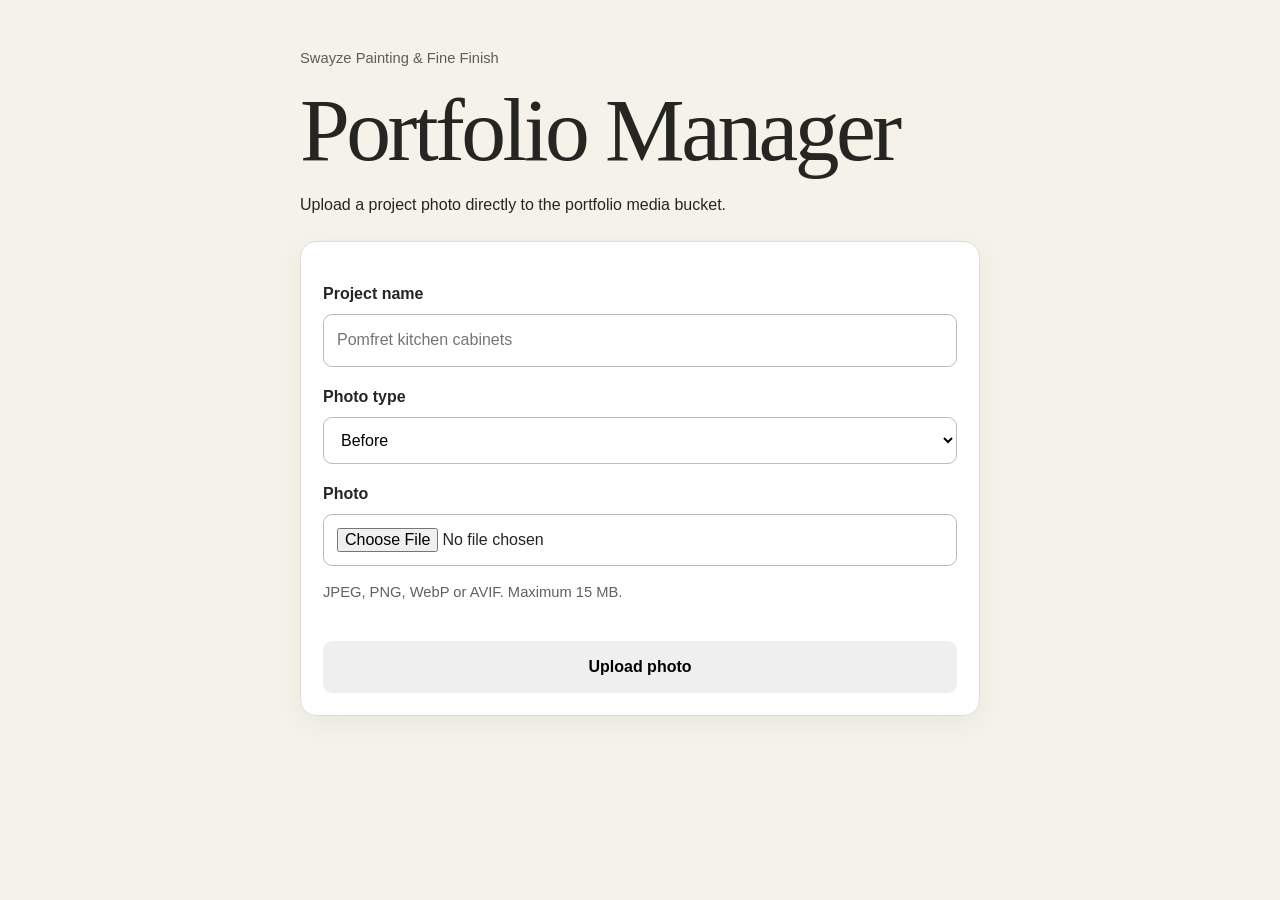
==== admin/index.html @ 6af58b6b "Add portfolio media manager" ====
<!doctype html>
<html lang="en">
<head>
  <meta charset="utf-8">
  <meta name="viewport" content="width=device-width,initial-scale=1">
  <title>Portfolio Manager | Swayze Painting</title>
  <link rel="stylesheet" href="/assets/css/site.css">
  <style>
    .manager{max-width:720px;margin:0 auto;padding:32px 20px 64px}.manager h1{margin-bottom:8px}.manager-card{background:#fff;border:1px solid #ddd;border-radius:16px;padding:22px;margin-top:24px;box-shadow:0 8px 30px rgba(0,0,0,.05)}.manager label{display:block;font-weight:700;margin:18px 0 7px}.manager input,.manager select{width:100%;box-sizing:border-box;padding:13px;border:1px solid #bbb;border-radius:9px;font:inherit;background:#fff}.manager button{width:100%;margin-top:22px;padding:14px;border:0;border-radius:9px;font:inherit;font-weight:700;cursor:pointer}.manager button:disabled{opacity:.55;cursor:wait}.status{margin-top:18px;padding:13px;border-radius:9px;background:#f2f2f2;display:none}.status.ok{display:block;background:#e7f4e8}.status.error{display:block;background:#f9e6e6}.preview{display:none;margin-top:16px}.preview img{max-width:100%;max-height:360px;border-radius:10px;object-fit:contain;background:#eee}.hint{opacity:.72;font-size:.92rem}.key{font-family:monospace;word-break:break-all}
  </style>
</head>
<body>
  <main class="manager">
    <p class="hint">Swayze Painting &amp; Fine Finish</p>
    <h1>Portfolio Manager</h1>
    <p>Upload a project photo directly to the portfolio media bucket.</p>

    <form id="uploadForm" class="manager-card">
      <label for="project">Project name</label>
      <input id="project" name="project" required placeholder="Pomfret kitchen cabinets">

      <label for="role">Photo type</label>
      <select id="role" name="role" required>
        <option value="before">Before</option>
        <option value="after">After</option>
        <option value="detail">Detail</option>
      </select>

      <label for="file">Photo</label>
      <input id="file" name="file" type="file" accept="image/jpeg,image/png,image/webp,image/avif" required>
      <p class="hint">JPEG, PNG, WebP or AVIF. Maximum 15 MB.</p>

      <div id="preview" class="preview"><img id="previewImage" alt="Selected photo preview"></div>
      <button id="submitButton" type="submit">Upload photo</button>
      <div id="status" class="status" role="status"></div>
    </form>
  </main>

<script>
const form=document.getElementById('uploadForm');
const fileInput=document.getElementById('file');
const preview=document.getElementById('preview');
const previewImage=document.getElementById('previewImage');
const statusBox=document.getElementById('status');
const button=document.getElementById('submitButton');
let previewUrl;

fileInput.addEventListener('change',()=>{
  if(previewUrl) URL.revokeObjectURL(previewUrl);
  const file=fileInput.files[0];
  if(!file){preview.style.display='none';return;}
  previewUrl=URL.createObjectURL(file);
  previewImage.src=previewUrl;
  preview.style.display='block';
});

form.addEventListener('submit',async(event)=>{
  event.preventDefault();
  statusBox.className='status';
  statusBox.style.display='block';
  statusBox.textContent='Uploading…';
  button.disabled=true;
  try{
    const response=await fetch('/api/media/upload',{method:'POST',body:new FormData(form)});
    const result=await response.json();
    if(!response.ok||!result.ok) throw new Error(result.error||'Upload failed.');
    statusBox.className='status ok';
    statusBox.innerHTML='Upload complete.<br><span class="key">'+escapeHtml(result.key)+'</span>';
    fileInput.value='';
    preview.style.display='none';
  }catch(error){
    statusBox.className='status error';
    statusBox.textContent=error.message||'Upload failed.';
  }finally{button.disabled=false;}
});

function escapeHtml(value){const d=document.createElement('div');d.textContent=value;return d.innerHTML;}
</script>
</body>
</html>
---- assets/css/site.css ----
:root{--ink:#252621;--paper:#f5f2ea;--white:#fff;--olive:#73765b;--olive-dark:#555941;--line:#d8d3c8;--muted:#6e6d66;--max:1180px}*{box-sizing:border-box}html{scroll-behavior:smooth}body{margin:0;background:var(--paper);color:var(--ink);font-family:Arial,Helvetica,sans-serif;line-height:1.55}a{color:inherit}.site-header{max-width:var(--max);margin:auto;padding:22px 28px;display:flex;align-items:center;gap:36px;border-bottom:1px solid var(--line)}.brand{text-decoration:none;display:flex;flex-direction:column;line-height:1}.brand strong{text-transform:uppercase;font-size:25px;letter-spacing:.06em}.brand span{font-size:10px;text-transform:uppercase;letter-spacing:.18em;margin-top:5px}.site-header nav{display:flex;gap:26px;margin-left:auto}.site-header nav a{text-decoration:none;font-size:14px}.button{display:inline-block;background:var(--olive-dark);color:#fff;text-decoration:none;padding:15px 22px;font-weight:700;font-size:14px;letter-spacing:.02em}.button-small{padding:11px 16px}.hero{max-width:var(--max);margin:auto;display:grid;grid-template-columns:1fr 1fr;min-height:650px;padding:64px 28px;gap:64px;align-items:center}.eyebrow{text-transform:uppercase;letter-spacing:.18em;font-size:11px;font-weight:800;color:var(--olive-dark)}h1,h2,h3{line-height:1.03;margin:0}h1{font-family:Georgia,serif;font-size:clamp(54px,7vw,92px);font-weight:500;letter-spacing:-.04em}h1 em{color:var(--olive);font-weight:400}.lead{font-size:19px;max-width:570px;color:var(--muted);margin:28px 0}.actions{display:flex;align-items:center;gap:24px}.text-link{font-weight:700;text-decoration:none;font-size:14px}.hero-art{height:530px;background:linear-gradient(145deg,#d9d4c8,#aaa996);display:flex;align-items:end;padding:24px;color:#fff;font-size:12px;text-transform:uppercase;letter-spacing:.15em}.section{max-width:var(--max);margin:auto;padding:90px 28px;border-top:1px solid var(--line)}h2{font-family:Georgia,serif;font-size:clamp(38px,5vw,62px);font-weight:500;letter-spacing:-.035em;max-width:760px}.service-grid{display:grid;grid-template-columns:repeat(4,1fr);margin-top:55px;border-top:1px solid var(--line);border-left:1px solid var(--line)}.service{padding:30px;border-right:1px solid var(--line);border-bottom:1px solid var(--line);min-height:270px}.service.featured{background:var(--olive-dark);color:#fff}.service span{font-size:11px;opacity:.6}.service h3{font-family:Georgia,serif;font-size:27px;font-weight:500;margin:55px 0 15px}.service p{font-size:14px;color:var(--muted)}.service.featured p{color:#e7e7df}.work>div:first-child,.area{display:grid;grid-template-columns:1.4fr 1fr;gap:60px}.section-note,.area>p{color:var(--muted);font-size:17px}.project-grid{margin-top:50px;min-height:300px;border:1px dashed #aaa69d;display:grid;place-items:center}.project-placeholder{color:var(--muted)}.review-grid{margin-top:45px}.review-grid blockquote{margin:0;max-width:720px;font-family:Georgia,serif;font-size:28px;line-height:1.45}.review-grid footer{font-family:Arial,sans-serif;font-size:12px;text-transform:uppercase;letter-spacing:.15em;margin-top:20px;color:var(--muted)}.cta{background:var(--ink);color:#fff;text-align:center;padding:100px 28px}.cta .eyebrow{color:#b8b99f}.cta h2{margin:0 auto 35px}.footer{max-width:var(--max);margin:auto;padding:45px 28px;display:flex;justify-content:space-between;font-size:13px}.footer p{color:var(--muted)}@media(max-width:800px){.site-header{gap:16px}.site-header nav{display:none}.site-header .button{margin-left:auto;font-size:11px}.hero{grid-template-columns:1fr;min-height:auto;padding-top:50px}.hero-art{height:400px}.service-grid{grid-template-columns:1fr 1fr}.work>div:first-child,.area{grid-template-columns:1fr;gap:25px}.footer{flex-direction:column;gap:20px}}@media(max-width:480px){.site-header{padding:16px}.brand strong{font-size:19px}.brand span{font-size:8px}.hero,.section{padding-left:20px;padding-right:20px}.hero{gap:35px}.hero-art{height:330px}.actions{align-items:flex-start;flex-direction:column}.service-grid{grid-template-columns:1fr}.service{min-height:auto}.service h3{margin-top:35px}.footer{padding:35px 20px}}
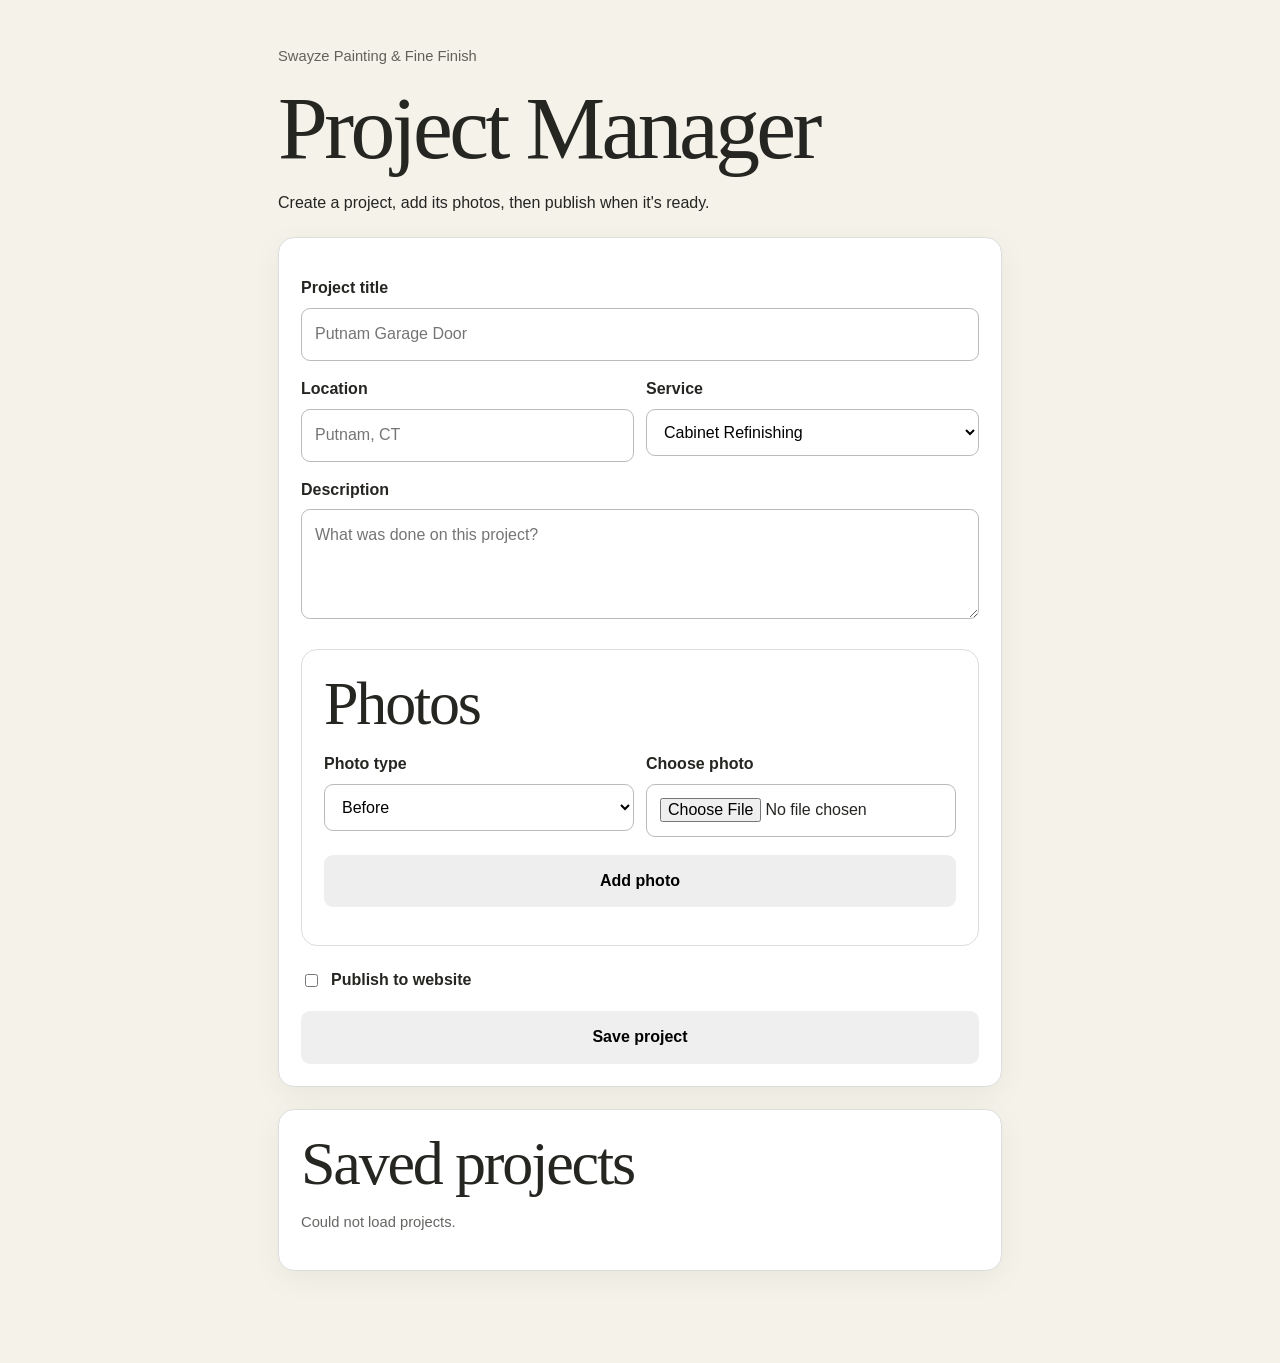
==== commit 8f75e4cf: "Turn uploader into project manager" ====
--- a/admin/index.html
+++ b/admin/index.html
@@ -1,80 +1,14 @@
 <!doctype html>
-<html lang="en">
-<head>
-  <meta charset="utf-8">
-  <meta name="viewport" content="width=device-width,initial-scale=1">
-  <title>Portfolio Manager | Swayze Painting</title>
-  <link rel="stylesheet" href="/assets/css/site.css">
-  <style>
-    .manager{max-width:720px;margin:0 auto;padding:32px 20px 64px}.manager h1{margin-bottom:8px}.manager-card{background:#fff;border:1px solid #ddd;border-radius:16px;padding:22px;margin-top:24px;box-shadow:0 8px 30px rgba(0,0,0,.05)}.manager label{display:block;font-weight:700;margin:18px 0 7px}.manager input,.manager select{width:100%;box-sizing:border-box;padding:13px;border:1px solid #bbb;border-radius:9px;font:inherit;background:#fff}.manager button{width:100%;margin-top:22px;padding:14px;border:0;border-radius:9px;font:inherit;font-weight:700;cursor:pointer}.manager button:disabled{opacity:.55;cursor:wait}.status{margin-top:18px;padding:13px;border-radius:9px;background:#f2f2f2;display:none}.status.ok{display:block;background:#e7f4e8}.status.error{display:block;background:#f9e6e6}.preview{display:none;margin-top:16px}.preview img{max-width:100%;max-height:360px;border-radius:10px;object-fit:contain;background:#eee}.hint{opacity:.72;font-size:.92rem}.key{font-family:monospace;word-break:break-all}
-  </style>
-</head>
-<body>
-  <main class="manager">
-    <p class="hint">Swayze Painting &amp; Fine Finish</p>
-    <h1>Portfolio Manager</h1>
-    <p>Upload a project photo directly to the portfolio media bucket.</p>
-
-    <form id="uploadForm" class="manager-card">
-      <label for="project">Project name</label>
-      <input id="project" name="project" required placeholder="Pomfret kitchen cabinets">
-
-      <label for="role">Photo type</label>
-      <select id="role" name="role" required>
-        <option value="before">Before</option>
-        <option value="after">After</option>
-        <option value="detail">Detail</option>
-      </select>
-
-      <label for="file">Photo</label>
-      <input id="file" name="file" type="file" accept="image/jpeg,image/png,image/webp,image/avif" required>
-      <p class="hint">JPEG, PNG, WebP or AVIF. Maximum 15 MB.</p>
-
-      <div id="preview" class="preview"><img id="previewImage" alt="Selected photo preview"></div>
-      <button id="submitButton" type="submit">Upload photo</button>
-      <div id="status" class="status" role="status"></div>
-    </form>
-  </main>
-
-<script>
-const form=document.getElementById('uploadForm');
-const fileInput=document.getElementById('file');
-const preview=document.getElementById('preview');
-const previewImage=document.getElementById('previewImage');
-const statusBox=document.getElementById('status');
-const button=document.getElementById('submitButton');
-let previewUrl;
-
-fileInput.addEventListener('change',()=>{
-  if(previewUrl) URL.revokeObjectURL(previewUrl);
-  const file=fileInput.files[0];
-  if(!file){preview.style.display='none';return;}
-  previewUrl=URL.createObjectURL(file);
-  previewImage.src=previewUrl;
-  preview.style.display='block';
-});
-
-form.addEventListener('submit',async(event)=>{
-  event.preventDefault();
-  statusBox.className='status';
-  statusBox.style.display='block';
-  statusBox.textContent='Uploading…';
-  button.disabled=true;
-  try{
-    const response=await fetch('/api/media/upload',{method:'POST',body:new FormData(form)});
-    const result=await response.json();
-    if(!response.ok||!result.ok) throw new Error(result.error||'Upload failed.');
-    statusBox.className='status ok';
-    statusBox.innerHTML='Upload complete.<br><span class="key">'+escapeHtml(result.key)+'</span>';
-    fileInput.value='';
-    preview.style.display='none';
-  }catch(error){
-    statusBox.className='status error';
-    statusBox.textContent=error.message||'Upload failed.';
-  }finally{button.disabled=false;}
-});
-
-function escapeHtml(value){const d=document.createElement('div');d.textContent=value;return d.innerHTML;}
-</script>
-</body>
-</html>
+<html lang="en"><head><meta charset="utf-8"><meta name="viewport" content="width=device-width,initial-scale=1"><title>Project Manager | Swayze Painting</title><link rel="stylesheet" href="/assets/css/site.css"><style>
+.manager{max-width:760px;margin:auto;padding:30px 18px 70px}.card{background:#fff;border:1px solid #ddd;border-radius:16px;padding:22px;margin:22px 0;box-shadow:0 8px 30px rgba(0,0,0,.05)}label{display:block;font-weight:700;margin:16px 0 7px}input,select,textarea{width:100%;box-sizing:border-box;padding:13px;border:1px solid #bbb;border-radius:9px;font:inherit;background:#fff}textarea{min-height:110px;resize:vertical}.grid{display:grid;grid-template-columns:1fr 1fr;gap:12px}.btn{width:100%;padding:14px;border:0;border-radius:9px;font:inherit;font-weight:700;cursor:pointer;margin-top:18px}.secondary{background:#eee}.status{display:none;margin-top:15px;padding:12px;border-radius:9px}.ok{display:block;background:#e7f4e8}.error{display:block;background:#f9e6e6}.photos{display:grid;grid-template-columns:repeat(2,1fr);gap:10px;margin-top:16px}.photo{position:relative;background:#eee;border-radius:10px;overflow:hidden}.photo img{width:100%;height:150px;object-fit:cover;display:block}.photo span{display:block;padding:8px;font-size:.85rem}.photo button{position:absolute;right:6px;top:6px;border:0;border-radius:50%;width:30px;height:30px}.hint{opacity:.7;font-size:.92rem}.publish{display:flex;gap:10px;align-items:center;margin-top:18px}.publish input{width:auto}.publish label{margin:0}.project-list article{padding:14px 0;border-top:1px solid #ddd}.project-list article:first-child{border-top:0}@media(max-width:560px){.grid{grid-template-columns:1fr}.photos{grid-template-columns:1fr 1fr}}
+</style></head><body><main class="manager"><p class="hint">Swayze Painting &amp; Fine Finish</p><h1>Project Manager</h1><p>Create a project, add its photos, then publish when it's ready.</p>
+<form id="projectForm" class="card"><label for="title">Project title</label><input id="title" required placeholder="Putnam Garage Door"><div class="grid"><div><label for="location">Location</label><input id="location" placeholder="Putnam, CT"></div><div><label for="service">Service</label><select id="service"><option>Cabinet Refinishing</option><option>Interior Painting</option><option>Trim & Doors</option><option>Deck Refinishing</option><option>Specialty Finish</option><option>Other</option></select></div></div><label for="description">Description</label><textarea id="description" placeholder="What was done on this project?"></textarea>
+<div class="card" style="box-shadow:none"><h2>Photos</h2><div class="grid"><div><label for="role">Photo type</label><select id="role"><option value="before">Before</option><option value="after">After</option><option value="detail">Detail</option></select></div><div><label for="file">Choose photo</label><input id="file" type="file" accept="image/jpeg,image/png,image/webp,image/avif"></div></div><button id="upload" class="btn secondary" type="button">Add photo</button><div id="uploadStatus" class="status"></div><div id="photos" class="photos"></div></div>
+<div class="publish"><input id="published" type="checkbox"><label for="published">Publish to website</label></div><button class="btn" type="submit">Save project</button><div id="saveStatus" class="status"></div></form>
+<section class="card"><h2>Saved projects</h2><div id="projectList" class="project-list"><p class="hint">Loading…</p></div></section></main><script>
+const photos=[],$=id=>document.getElementById(id);function esc(v){const d=document.createElement('div');d.textContent=v||'';return d.innerHTML}function slug(v){return(v||'project').toLowerCase().trim().replace(/[^a-z0-9]+/g,'-').replace(/^-+|-+$/g,'')||'project'}function mediaUrl(key){return'/api/media/file/'+key.split('/').map(encodeURIComponent).join('/')}
+function renderPhotos(){ $('photos').innerHTML=photos.map((p,i)=>`<div class="photo"><img src="${mediaUrl(p.key)}" alt=""><button type="button" data-remove="${i}">×</button><span>${esc(p.role)}</span></div>`).join('');document.querySelectorAll('[data-remove]').forEach(b=>b.onclick=()=>{photos.splice(+b.dataset.remove,1);renderPhotos()})}
+$('upload').onclick=async()=>{const file=$('file').files[0];if(!file){show('uploadStatus','Choose a photo first.','error');return}const fd=new FormData();fd.append('file',file);fd.append('project',slug($('title').value));fd.append('role',$('role').value);$('upload').disabled=true;show('uploadStatus','Uploading…','');try{const r=await fetch('/api/media/upload',{method:'POST',body:fd}),j=await r.json();if(!r.ok||!j.ok)throw Error(j.error||'Upload failed.');photos.push({key:j.key,role:$('role').value});$('file').value='';renderPhotos();show('uploadStatus','Photo added.','ok')}catch(e){show('uploadStatus',e.message,'error')}finally{$('upload').disabled=false}}
+$('projectForm').onsubmit=async e=>{e.preventDefault();const data={title:$('title').value,location:$('location').value,service:$('service').value,description:$('description').value,published:$('published').checked,photos};show('saveStatus','Saving…','');try{const r=await fetch('/api/projects',{method:'POST',headers:{'content-type':'application/json'},body:JSON.stringify(data)}),j=await r.json();if(!r.ok||!j.ok)throw Error(j.error||'Save failed.');show('saveStatus',j.project.published?'Project saved and published.':'Project saved as a draft.','ok');photos.length=0;renderPhotos();e.target.reset();loadProjects()}catch(err){show('saveStatus',err.message,'error')}};
+function show(id,msg,type){const e=$(id);e.textContent=msg;e.className='status '+type;e.style.display='block'}async function loadProjects(){try{const r=await fetch('/api/projects'),j=await r.json();if(!j.ok)throw Error();$('projectList').innerHTML=j.projects.length?j.projects.map(p=>`<article><strong>${esc(p.title)}</strong><br><span class="hint">${esc(p.location)} · ${esc(p.service)} · ${p.photos.length} photo${p.photos.length===1?'':'s'} · ${p.published?'Published':'Draft'}</span></article>`).join(''):'<p class="hint">No saved projects yet.</p>'}catch{$('projectList').innerHTML='<p class="hint">Could not load projects.</p>'}}loadProjects();
+</script></body></html>
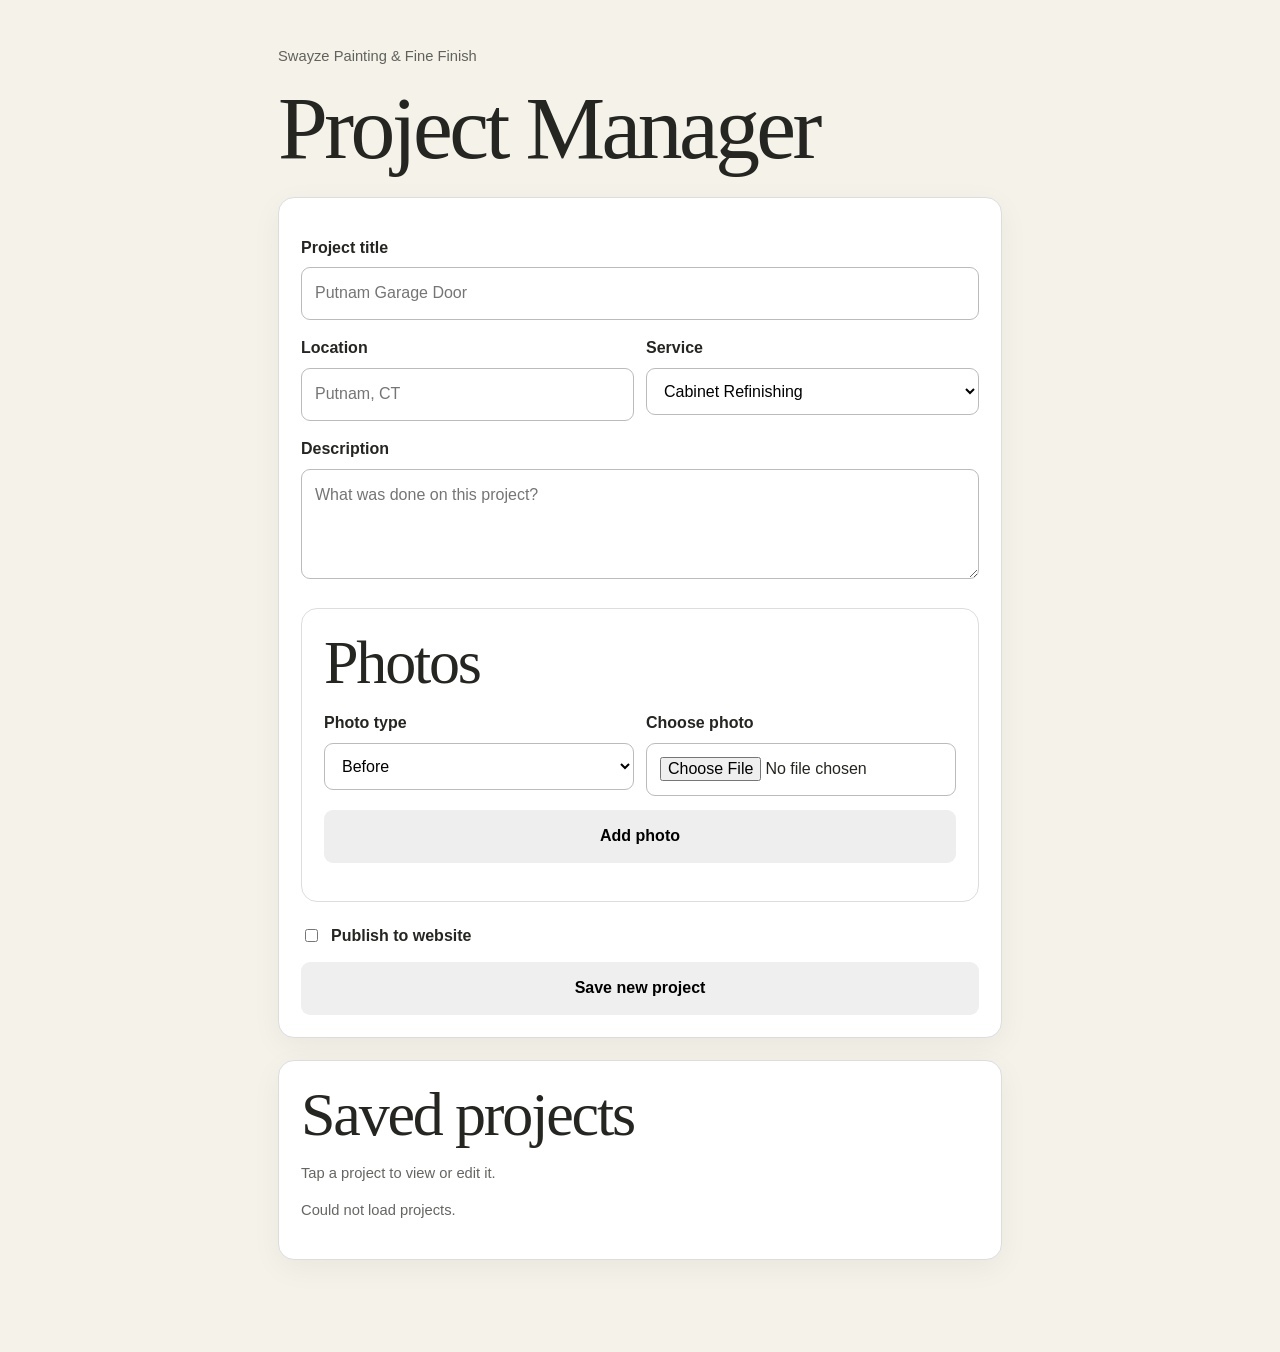
==== commit 05145a7a: "Add project view edit publish and delete controls" ====
--- a/admin/index.html
+++ b/admin/index.html
@@ -1,14 +1,12 @@
-<!doctype html>
-<html lang="en"><head><meta charset="utf-8"><meta name="viewport" content="width=device-width,initial-scale=1"><title>Project Manager | Swayze Painting</title><link rel="stylesheet" href="/assets/css/site.css"><style>
-.manager{max-width:760px;margin:auto;padding:30px 18px 70px}.card{background:#fff;border:1px solid #ddd;border-radius:16px;padding:22px;margin:22px 0;box-shadow:0 8px 30px rgba(0,0,0,.05)}label{display:block;font-weight:700;margin:16px 0 7px}input,select,textarea{width:100%;box-sizing:border-box;padding:13px;border:1px solid #bbb;border-radius:9px;font:inherit;background:#fff}textarea{min-height:110px;resize:vertical}.grid{display:grid;grid-template-columns:1fr 1fr;gap:12px}.btn{width:100%;padding:14px;border:0;border-radius:9px;font:inherit;font-weight:700;cursor:pointer;margin-top:18px}.secondary{background:#eee}.status{display:none;margin-top:15px;padding:12px;border-radius:9px}.ok{display:block;background:#e7f4e8}.error{display:block;background:#f9e6e6}.photos{display:grid;grid-template-columns:repeat(2,1fr);gap:10px;margin-top:16px}.photo{position:relative;background:#eee;border-radius:10px;overflow:hidden}.photo img{width:100%;height:150px;object-fit:cover;display:block}.photo span{display:block;padding:8px;font-size:.85rem}.photo button{position:absolute;right:6px;top:6px;border:0;border-radius:50%;width:30px;height:30px}.hint{opacity:.7;font-size:.92rem}.publish{display:flex;gap:10px;align-items:center;margin-top:18px}.publish input{width:auto}.publish label{margin:0}.project-list article{padding:14px 0;border-top:1px solid #ddd}.project-list article:first-child{border-top:0}@media(max-width:560px){.grid{grid-template-columns:1fr}.photos{grid-template-columns:1fr 1fr}}
-</style></head><body><main class="manager"><p class="hint">Swayze Painting &amp; Fine Finish</p><h1>Project Manager</h1><p>Create a project, add its photos, then publish when it's ready.</p>
-<form id="projectForm" class="card"><label for="title">Project title</label><input id="title" required placeholder="Putnam Garage Door"><div class="grid"><div><label for="location">Location</label><input id="location" placeholder="Putnam, CT"></div><div><label for="service">Service</label><select id="service"><option>Cabinet Refinishing</option><option>Interior Painting</option><option>Trim & Doors</option><option>Deck Refinishing</option><option>Specialty Finish</option><option>Other</option></select></div></div><label for="description">Description</label><textarea id="description" placeholder="What was done on this project?"></textarea>
-<div class="card" style="box-shadow:none"><h2>Photos</h2><div class="grid"><div><label for="role">Photo type</label><select id="role"><option value="before">Before</option><option value="after">After</option><option value="detail">Detail</option></select></div><div><label for="file">Choose photo</label><input id="file" type="file" accept="image/jpeg,image/png,image/webp,image/avif"></div></div><button id="upload" class="btn secondary" type="button">Add photo</button><div id="uploadStatus" class="status"></div><div id="photos" class="photos"></div></div>
-<div class="publish"><input id="published" type="checkbox"><label for="published">Publish to website</label></div><button class="btn" type="submit">Save project</button><div id="saveStatus" class="status"></div></form>
-<section class="card"><h2>Saved projects</h2><div id="projectList" class="project-list"><p class="hint">Loading…</p></div></section></main><script>
-const photos=[],$=id=>document.getElementById(id);function esc(v){const d=document.createElement('div');d.textContent=v||'';return d.innerHTML}function slug(v){return(v||'project').toLowerCase().trim().replace(/[^a-z0-9]+/g,'-').replace(/^-+|-+$/g,'')||'project'}function mediaUrl(key){return'/api/media/file/'+key.split('/').map(encodeURIComponent).join('/')}
-function renderPhotos(){ $('photos').innerHTML=photos.map((p,i)=>`<div class="photo"><img src="${mediaUrl(p.key)}" alt=""><button type="button" data-remove="${i}">×</button><span>${esc(p.role)}</span></div>`).join('');document.querySelectorAll('[data-remove]').forEach(b=>b.onclick=()=>{photos.splice(+b.dataset.remove,1);renderPhotos()})}
-$('upload').onclick=async()=>{const file=$('file').files[0];if(!file){show('uploadStatus','Choose a photo first.','error');return}const fd=new FormData();fd.append('file',file);fd.append('project',slug($('title').value));fd.append('role',$('role').value);$('upload').disabled=true;show('uploadStatus','Uploading…','');try{const r=await fetch('/api/media/upload',{method:'POST',body:fd}),j=await r.json();if(!r.ok||!j.ok)throw Error(j.error||'Upload failed.');photos.push({key:j.key,role:$('role').value});$('file').value='';renderPhotos();show('uploadStatus','Photo added.','ok')}catch(e){show('uploadStatus',e.message,'error')}finally{$('upload').disabled=false}}
-$('projectForm').onsubmit=async e=>{e.preventDefault();const data={title:$('title').value,location:$('location').value,service:$('service').value,description:$('description').value,published:$('published').checked,photos};show('saveStatus','Saving…','');try{const r=await fetch('/api/projects',{method:'POST',headers:{'content-type':'application/json'},body:JSON.stringify(data)}),j=await r.json();if(!r.ok||!j.ok)throw Error(j.error||'Save failed.');show('saveStatus',j.project.published?'Project saved and published.':'Project saved as a draft.','ok');photos.length=0;renderPhotos();e.target.reset();loadProjects()}catch(err){show('saveStatus',err.message,'error')}};
-function show(id,msg,type){const e=$(id);e.textContent=msg;e.className='status '+type;e.style.display='block'}async function loadProjects(){try{const r=await fetch('/api/projects'),j=await r.json();if(!j.ok)throw Error();$('projectList').innerHTML=j.projects.length?j.projects.map(p=>`<article><strong>${esc(p.title)}</strong><br><span class="hint">${esc(p.location)} · ${esc(p.service)} · ${p.photos.length} photo${p.photos.length===1?'':'s'} · ${p.published?'Published':'Draft'}</span></article>`).join(''):'<p class="hint">No saved projects yet.</p>'}catch{$('projectList').innerHTML='<p class="hint">Could not load projects.</p>'}}loadProjects();
+<!doctype html><html lang="en"><head><meta charset="utf-8"><meta name="viewport" content="width=device-width,initial-scale=1"><title>Project Manager | Swayze Painting</title><link rel="stylesheet" href="/assets/css/site.css"><style>
+.manager{max-width:760px;margin:auto;padding:30px 18px 70px}.card{background:#fff;border:1px solid #ddd;border-radius:16px;padding:22px;margin:22px 0;box-shadow:0 8px 30px rgba(0,0,0,.05)}label{display:block;font-weight:700;margin:16px 0 7px}input,select,textarea{width:100%;box-sizing:border-box;padding:13px;border:1px solid #bbb;border-radius:9px;font:inherit;background:#fff}textarea{min-height:110px}.grid{display:grid;grid-template-columns:1fr 1fr;gap:12px}.btn{width:100%;padding:14px;border:0;border-radius:9px;font:inherit;font-weight:700;cursor:pointer;margin-top:14px}.secondary{background:#eee}.danger{background:#8b2020;color:#fff}.status{display:none;margin-top:15px;padding:12px;border-radius:9px}.ok{display:block;background:#e7f4e8}.error{display:block;background:#f9e6e6}.photos{display:grid;grid-template-columns:repeat(2,1fr);gap:10px;margin-top:16px}.photo{position:relative;background:#eee;border-radius:10px;overflow:hidden}.photo img{width:100%;height:150px;object-fit:cover;display:block}.photo select{border:0;border-radius:0}.photo button{position:absolute;right:6px;top:6px;border:0;border-radius:50%;width:32px;height:32px}.hint{opacity:.7;font-size:.92rem}.publish{display:flex;gap:10px;align-items:center;margin-top:18px}.publish input{width:auto}.publish label{margin:0}.project-card{display:grid;grid-template-columns:90px 1fr;gap:14px;padding:14px 0;border-top:1px solid #ddd;cursor:pointer}.project-card:first-child{border-top:0}.project-card img{width:90px;height:75px;object-fit:cover;border-radius:8px}.badge{font-size:.75rem;padding:3px 7px;border-radius:999px;background:#eee}.actions{display:grid;grid-template-columns:1fr 1fr;gap:10px}.editing{background:#f6f6f3;padding:8px 12px;border-radius:8px;display:none}@media(max-width:560px){.grid,.actions{grid-template-columns:1fr}.photos{grid-template-columns:1fr 1fr}}
+</style></head><body><main class="manager"><p class="hint">Swayze Painting &amp; Fine Finish</p><h1>Project Manager</h1><div id="editing" class="editing"></div><form id="projectForm" class="card"><label>Project title</label><input id="title" required placeholder="Putnam Garage Door"><div class="grid"><div><label>Location</label><input id="location" placeholder="Putnam, CT"></div><div><label>Service</label><select id="service"><option>Cabinet Refinishing</option><option>Interior Painting</option><option>Trim & Doors</option><option>Deck Refinishing</option><option>Specialty Finish</option><option>Other</option></select></div></div><label>Description</label><textarea id="description" placeholder="What was done on this project?"></textarea><div class="card" style="box-shadow:none"><h2>Photos</h2><div class="grid"><div><label>Photo type</label><select id="role"><option value="before">Before</option><option value="after">After</option><option value="detail">Detail</option></select></div><div><label>Choose photo</label><input id="file" type="file" accept="image/jpeg,image/png,image/webp,image/avif"></div></div><button id="upload" class="btn secondary" type="button">Add photo</button><div id="uploadStatus" class="status"></div><div id="photos" class="photos"></div></div><div class="publish"><input id="published" type="checkbox"><label for="published">Publish to website</label></div><button id="saveButton" class="btn" type="submit">Save new project</button><div id="editActions" class="actions" style="display:none"><button id="cancel" class="btn secondary" type="button">Cancel editing</button><button id="delete" class="btn danger" type="button">Delete project</button></div><div id="saveStatus" class="status"></div></form><section class="card"><h2>Saved projects</h2><p class="hint">Tap a project to view or edit it.</p><div id="projectList"><p class="hint">Loading…</p></div></section></main><script>
+let photos=[],projects=[],editingId=null;const $=id=>document.getElementById(id);function esc(v){const d=document.createElement('div');d.textContent=v||'';return d.innerHTML}function slug(v){return(v||'project').toLowerCase().trim().replace(/[^a-z0-9]+/g,'-').replace(/^-+|-+$/g,'')||'project'}function mediaUrl(k){return'/api/media/file/'+k.split('/').map(encodeURIComponent).join('/')}function show(id,msg,type){const e=$(id);e.textContent=msg;e.className='status '+type;e.style.display='block'}
+function renderPhotos(){$('photos').innerHTML=photos.map((p,i)=>`<div class="photo"><img src="${mediaUrl(p.key)}"><button type="button" data-remove="${i}">×</button><select data-role="${i}"><option value="before" ${p.role==='before'?'selected':''}>Before</option><option value="after" ${p.role==='after'?'selected':''}>After</option><option value="detail" ${p.role==='detail'?'selected':''}>Detail</option></select></div>`).join('');document.querySelectorAll('[data-remove]').forEach(b=>b.onclick=()=>{photos.splice(+b.dataset.remove,1);renderPhotos()});document.querySelectorAll('[data-role]').forEach(s=>s.onchange=()=>photos[+s.dataset.role].role=s.value)}
+$('upload').onclick=async()=>{const f=$('file').files[0];if(!f)return show('uploadStatus','Choose a photo first.','error');const fd=new FormData();fd.append('file',f);fd.append('project',slug($('title').value));fd.append('role',$('role').value);$('upload').disabled=true;show('uploadStatus','Uploading…','');try{const r=await fetch('/api/media/upload',{method:'POST',body:fd}),j=await r.json();if(!r.ok||!j.ok)throw Error(j.error||'Upload failed.');photos.push({key:j.key,role:$('role').value});$('file').value='';renderPhotos();show('uploadStatus','Photo added.','ok')}catch(e){show('uploadStatus',e.message,'error')}finally{$('upload').disabled=false}}
+function data(){return{id:editingId,title:$('title').value,location:$('location').value,service:$('service').value,description:$('description').value,published:$('published').checked,photos}}
+$('projectForm').onsubmit=async e=>{e.preventDefault();show('saveStatus','Saving…','');try{const r=await fetch('/api/projects',{method:editingId?'PUT':'POST',headers:{'content-type':'application/json'},body:JSON.stringify(data())}),j=await r.json();if(!r.ok||!j.ok)throw Error(j.error||'Save failed.');show('saveStatus','Project saved.','ok');reset();await load()}catch(err){show('saveStatus',err.message,'error')}};
+function edit(id){const p=projects.find(x=>x.id===id);if(!p)return;editingId=p.id;$('title').value=p.title;$('location').value=p.location;$('service').value=p.service;$('description').value=p.description;$('published').checked=p.published;photos=p.photos.map(x=>({...x}));renderPhotos();$('saveButton').textContent='Save changes';$('editActions').style.display='grid';$('editing').style.display='block';$('editing').textContent='Editing: '+p.title;window.scrollTo({top:0,behavior:'smooth'})}
+function reset(){editingId=null;photos=[];renderPhotos();$('projectForm').reset();$('saveButton').textContent='Save new project';$('editActions').style.display='none';$('editing').style.display='none'}$('cancel').onclick=reset;$('delete').onclick=async()=>{const p=projects.find(x=>x.id===editingId);if(!p||!confirm(`Delete “${p.title}”? This removes the project record. Its uploaded image files will be left in storage for safety.`))return;const r=await fetch('/api/projects',{method:'DELETE',headers:{'content-type':'application/json'},body:JSON.stringify({id:editingId})}),j=await r.json();if(!r.ok||!j.ok)return show('saveStatus',j.error||'Delete failed.','error');reset();await load()};
+async function load(){try{const r=await fetch('/api/projects'),j=await r.json();if(!j.ok)throw Error();projects=j.projects;$('projectList').innerHTML=projects.length?projects.map(p=>`<article class="project-card" data-id="${p.id}">${p.photos[0]?`<img src="${mediaUrl(p.photos[0].key)}">`:'<div></div>'}<div><strong>${esc(p.title)}</strong> <span class="badge">${p.published?'Published':'Draft'}</span><br><span class="hint">${esc(p.location)} · ${esc(p.service)}<br>${p.photos.length} photo${p.photos.length===1?'':'s'}</span></div></article>`).join(''):'<p class="hint">No saved projects yet.</p>';document.querySelectorAll('[data-id]').forEach(e=>e.onclick=()=>edit(e.dataset.id))}catch{$('projectList').innerHTML='<p class="hint">Could not load projects.</p>'}}load();
 </script></body></html>
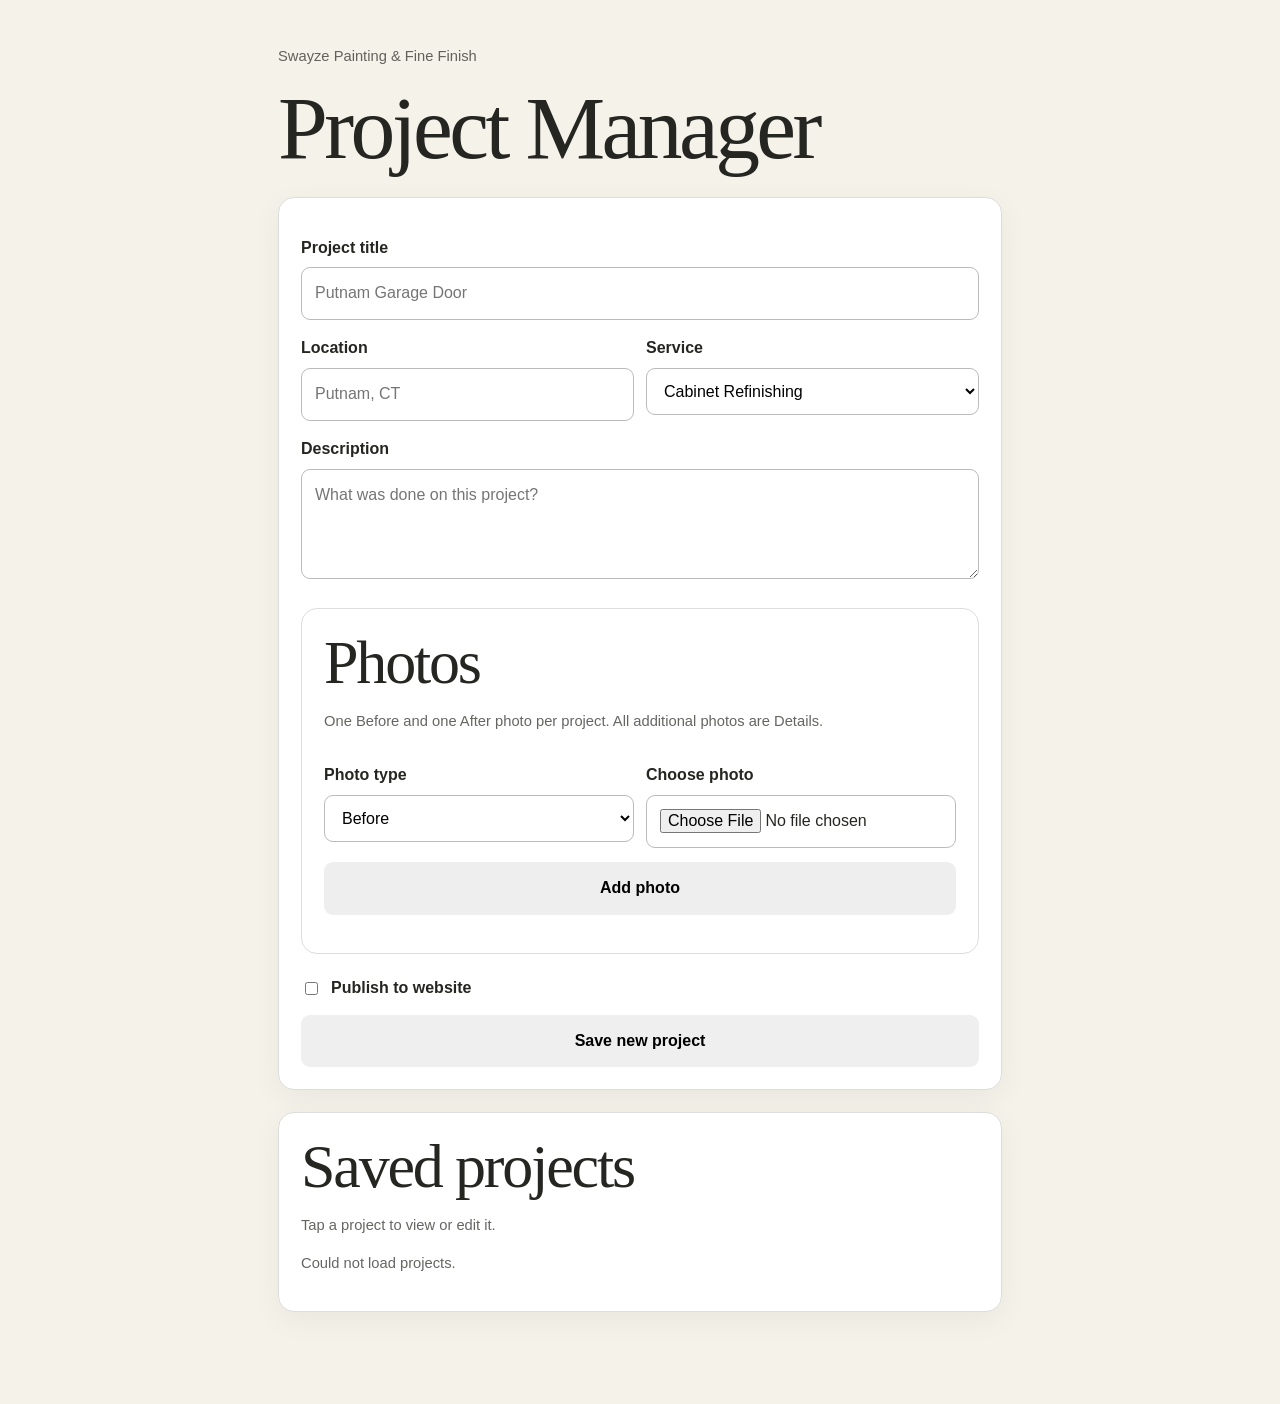
==== commit c12aef2e: "Simplify project photo roles to one before and after" ====
--- a/admin/index.html
+++ b/admin/index.html
@@ -1,12 +1,10 @@
 <!doctype html><html lang="en"><head><meta charset="utf-8"><meta name="viewport" content="width=device-width,initial-scale=1"><title>Project Manager | Swayze Painting</title><link rel="stylesheet" href="/assets/css/site.css"><style>
 .manager{max-width:760px;margin:auto;padding:30px 18px 70px}.card{background:#fff;border:1px solid #ddd;border-radius:16px;padding:22px;margin:22px 0;box-shadow:0 8px 30px rgba(0,0,0,.05)}label{display:block;font-weight:700;margin:16px 0 7px}input,select,textarea{width:100%;box-sizing:border-box;padding:13px;border:1px solid #bbb;border-radius:9px;font:inherit;background:#fff}textarea{min-height:110px}.grid{display:grid;grid-template-columns:1fr 1fr;gap:12px}.btn{width:100%;padding:14px;border:0;border-radius:9px;font:inherit;font-weight:700;cursor:pointer;margin-top:14px}.secondary{background:#eee}.danger{background:#8b2020;color:#fff}.status{display:none;margin-top:15px;padding:12px;border-radius:9px}.ok{display:block;background:#e7f4e8}.error{display:block;background:#f9e6e6}.photos{display:grid;grid-template-columns:repeat(2,1fr);gap:10px;margin-top:16px}.photo{position:relative;background:#eee;border-radius:10px;overflow:hidden}.photo img{width:100%;height:150px;object-fit:cover;display:block}.photo select{border:0;border-radius:0}.photo button{position:absolute;right:6px;top:6px;border:0;border-radius:50%;width:32px;height:32px}.hint{opacity:.7;font-size:.92rem}.publish{display:flex;gap:10px;align-items:center;margin-top:18px}.publish input{width:auto}.publish label{margin:0}.project-card{display:grid;grid-template-columns:90px 1fr;gap:14px;padding:14px 0;border-top:1px solid #ddd;cursor:pointer}.project-card:first-child{border-top:0}.project-card img{width:90px;height:75px;object-fit:cover;border-radius:8px}.badge{font-size:.75rem;padding:3px 7px;border-radius:999px;background:#eee}.actions{display:grid;grid-template-columns:1fr 1fr;gap:10px}.editing{background:#f6f6f3;padding:8px 12px;border-radius:8px;display:none}@media(max-width:560px){.grid,.actions{grid-template-columns:1fr}.photos{grid-template-columns:1fr 1fr}}
-</style></head><body><main class="manager"><p class="hint">Swayze Painting &amp; Fine Finish</p><h1>Project Manager</h1><div id="editing" class="editing"></div><form id="projectForm" class="card"><label>Project title</label><input id="title" required placeholder="Putnam Garage Door"><div class="grid"><div><label>Location</label><input id="location" placeholder="Putnam, CT"></div><div><label>Service</label><select id="service"><option>Cabinet Refinishing</option><option>Interior Painting</option><option>Trim & Doors</option><option>Deck Refinishing</option><option>Specialty Finish</option><option>Other</option></select></div></div><label>Description</label><textarea id="description" placeholder="What was done on this project?"></textarea><div class="card" style="box-shadow:none"><h2>Photos</h2><div class="grid"><div><label>Photo type</label><select id="role"><option value="before">Before</option><option value="after">After</option><option value="detail">Detail</option></select></div><div><label>Choose photo</label><input id="file" type="file" accept="image/jpeg,image/png,image/webp,image/avif"></div></div><button id="upload" class="btn secondary" type="button">Add photo</button><div id="uploadStatus" class="status"></div><div id="photos" class="photos"></div></div><div class="publish"><input id="published" type="checkbox"><label for="published">Publish to website</label></div><button id="saveButton" class="btn" type="submit">Save new project</button><div id="editActions" class="actions" style="display:none"><button id="cancel" class="btn secondary" type="button">Cancel editing</button><button id="delete" class="btn danger" type="button">Delete project</button></div><div id="saveStatus" class="status"></div></form><section class="card"><h2>Saved projects</h2><p class="hint">Tap a project to view or edit it.</p><div id="projectList"><p class="hint">Loading…</p></div></section></main><script>
-let photos=[],projects=[],editingId=null;const $=id=>document.getElementById(id);function esc(v){const d=document.createElement('div');d.textContent=v||'';return d.innerHTML}function slug(v){return(v||'project').toLowerCase().trim().replace(/[^a-z0-9]+/g,'-').replace(/^-+|-+$/g,'')||'project'}function mediaUrl(k){return'/api/media/file/'+k.split('/').map(encodeURIComponent).join('/')}function show(id,msg,type){const e=$(id);e.textContent=msg;e.className='status '+type;e.style.display='block'}
-function renderPhotos(){$('photos').innerHTML=photos.map((p,i)=>`<div class="photo"><img src="${mediaUrl(p.key)}"><button type="button" data-remove="${i}">×</button><select data-role="${i}"><option value="before" ${p.role==='before'?'selected':''}>Before</option><option value="after" ${p.role==='after'?'selected':''}>After</option><option value="detail" ${p.role==='detail'?'selected':''}>Detail</option></select></div>`).join('');document.querySelectorAll('[data-remove]').forEach(b=>b.onclick=()=>{photos.splice(+b.dataset.remove,1);renderPhotos()});document.querySelectorAll('[data-role]').forEach(s=>s.onchange=()=>photos[+s.dataset.role].role=s.value)}
-$('upload').onclick=async()=>{const f=$('file').files[0];if(!f)return show('uploadStatus','Choose a photo first.','error');const fd=new FormData();fd.append('file',f);fd.append('project',slug($('title').value));fd.append('role',$('role').value);$('upload').disabled=true;show('uploadStatus','Uploading…','');try{const r=await fetch('/api/media/upload',{method:'POST',body:fd}),j=await r.json();if(!r.ok||!j.ok)throw Error(j.error||'Upload failed.');photos.push({key:j.key,role:$('role').value});$('file').value='';renderPhotos();show('uploadStatus','Photo added.','ok')}catch(e){show('uploadStatus',e.message,'error')}finally{$('upload').disabled=false}}
-function data(){return{id:editingId,title:$('title').value,location:$('location').value,service:$('service').value,description:$('description').value,published:$('published').checked,photos}}
-$('projectForm').onsubmit=async e=>{e.preventDefault();show('saveStatus','Saving…','');try{const r=await fetch('/api/projects',{method:editingId?'PUT':'POST',headers:{'content-type':'application/json'},body:JSON.stringify(data())}),j=await r.json();if(!r.ok||!j.ok)throw Error(j.error||'Save failed.');show('saveStatus','Project saved.','ok');reset();await load()}catch(err){show('saveStatus',err.message,'error')}};
-function edit(id){const p=projects.find(x=>x.id===id);if(!p)return;editingId=p.id;$('title').value=p.title;$('location').value=p.location;$('service').value=p.service;$('description').value=p.description;$('published').checked=p.published;photos=p.photos.map(x=>({...x}));renderPhotos();$('saveButton').textContent='Save changes';$('editActions').style.display='grid';$('editing').style.display='block';$('editing').textContent='Editing: '+p.title;window.scrollTo({top:0,behavior:'smooth'})}
-function reset(){editingId=null;photos=[];renderPhotos();$('projectForm').reset();$('saveButton').textContent='Save new project';$('editActions').style.display='none';$('editing').style.display='none'}$('cancel').onclick=reset;$('delete').onclick=async()=>{const p=projects.find(x=>x.id===editingId);if(!p||!confirm(`Delete “${p.title}”? This removes the project record. Its uploaded image files will be left in storage for safety.`))return;const r=await fetch('/api/projects',{method:'DELETE',headers:{'content-type':'application/json'},body:JSON.stringify({id:editingId})}),j=await r.json();if(!r.ok||!j.ok)return show('saveStatus',j.error||'Delete failed.','error');reset();await load()};
-async function load(){try{const r=await fetch('/api/projects'),j=await r.json();if(!j.ok)throw Error();projects=j.projects;$('projectList').innerHTML=projects.length?projects.map(p=>`<article class="project-card" data-id="${p.id}">${p.photos[0]?`<img src="${mediaUrl(p.photos[0].key)}">`:'<div></div>'}<div><strong>${esc(p.title)}</strong> <span class="badge">${p.published?'Published':'Draft'}</span><br><span class="hint">${esc(p.location)} · ${esc(p.service)}<br>${p.photos.length} photo${p.photos.length===1?'':'s'}</span></div></article>`).join(''):'<p class="hint">No saved projects yet.</p>';document.querySelectorAll('[data-id]').forEach(e=>e.onclick=()=>edit(e.dataset.id))}catch{$('projectList').innerHTML='<p class="hint">Could not load projects.</p>'}}load();
+</style></head><body><main class="manager"><p class="hint">Swayze Painting &amp; Fine Finish</p><h1>Project Manager</h1><div id="editing" class="editing"></div><form id="projectForm" class="card"><label>Project title</label><input id="title" required placeholder="Putnam Garage Door"><div class="grid"><div><label>Location</label><input id="location" placeholder="Putnam, CT"></div><div><label>Service</label><select id="service"><option>Cabinet Refinishing</option><option>Interior Painting</option><option>Trim & Doors</option><option>Deck Refinishing</option><option>Specialty Finish</option><option>Other</option></select></div></div><label>Description</label><textarea id="description" placeholder="What was done on this project?"></textarea><div class="card" style="box-shadow:none"><h2>Photos</h2><p class="hint">One Before and one After photo per project. All additional photos are Details.</p><div class="grid"><div><label>Photo type</label><select id="role"><option value="before">Before</option><option value="after">After</option><option value="detail">Detail</option></select></div><div><label>Choose photo</label><input id="file" type="file" accept="image/jpeg,image/png,image/webp,image/avif"></div></div><button id="upload" class="btn secondary" type="button">Add photo</button><div id="uploadStatus" class="status"></div><div id="photos" class="photos"></div></div><div class="publish"><input id="published" type="checkbox"><label for="published">Publish to website</label></div><button id="saveButton" class="btn" type="submit">Save new project</button><div id="editActions" class="actions" style="display:none"><button id="cancel" class="btn secondary" type="button">Cancel editing</button><button id="delete" class="btn danger" type="button">Delete project</button></div><div id="saveStatus" class="status"></div></form><section class="card"><h2>Saved projects</h2><p class="hint">Tap a project to view or edit it.</p><div id="projectList"><p class="hint">Loading…</p></div></section></main><script>
+let photos=[],projects=[],editingId=null;const $=id=>document.getElementById(id);function esc(v){const d=document.createElement('div');d.textContent=v||'';return d.innerHTML}function slug(v){return(v||'project').toLowerCase().trim().replace(/[^a-z0-9]+/g,'-').replace(/^-+|-+$/g,'')||'project'}function mediaUrl(k){return'/api/media/file/'+k.split('/').map(encodeURIComponent).join('/')}function show(id,msg,type){const e=$(id);e.textContent=msg;e.className='status '+type;e.style.display='block'}function used(role,except=-1){return photos.some((p,i)=>i!==except&&p.role===role)}
+function syncRolePicker(){const r=$('role');[...r.options].forEach(o=>{o.disabled=(o.value==='before'||o.value==='after')&&used(o.value)});if(r.selectedOptions[0]?.disabled)r.value='detail'}
+function renderPhotos(){$('photos').innerHTML=photos.map((p,i)=>`<div class="photo"><img src="${mediaUrl(p.key)}"><button type="button" data-remove="${i}">×</button><select data-role="${i}"><option value="before" ${p.role==='before'?'selected':''} ${used('before',i)?'disabled':''}>Before</option><option value="after" ${p.role==='after'?'selected':''} ${used('after',i)?'disabled':''}>After</option><option value="detail" ${p.role==='detail'?'selected':''}>Detail</option></select></div>`).join('');document.querySelectorAll('[data-remove]').forEach(b=>b.onclick=()=>{photos.splice(+b.dataset.remove,1);renderPhotos()});document.querySelectorAll('[data-role]').forEach(s=>s.onchange=()=>{const i=+s.dataset.role,newRole=s.value;if((newRole==='before'||newRole==='after')&&used(newRole,i)){s.value=photos[i].role;return}photos[i].role=newRole;renderPhotos()});syncRolePicker()}
+$('upload').onclick=async()=>{const f=$('file').files[0],role=$('role').value;if(!f)return show('uploadStatus','Choose a photo first.','error');if((role==='before'||role==='after')&&used(role))return show('uploadStatus',`This project already has an ${role==='after'?'After':'Before'} photo.`,'error');const fd=new FormData();fd.append('file',f);fd.append('project',slug($('title').value));fd.append('role',role);$('upload').disabled=true;show('uploadStatus','Uploading…','');try{const r=await fetch('/api/media/upload',{method:'POST',body:fd}),j=await r.json();if(!r.ok||!j.ok)throw Error(j.error||'Upload failed.');photos.push({key:j.key,role});$('file').value='';renderPhotos();show('uploadStatus','Photo added.','ok')}catch(e){show('uploadStatus',e.message,'error')}finally{$('upload').disabled=false}}
+function data(){return{id:editingId,title:$('title').value,location:$('location').value,service:$('service').value,description:$('description').value,published:$('published').checked,photos}}$('projectForm').onsubmit=async e=>{e.preventDefault();show('saveStatus','Saving…','');try{const r=await fetch('/api/projects',{method:editingId?'PUT':'POST',headers:{'content-type':'application/json'},body:JSON.stringify(data())}),j=await r.json();if(!r.ok||!j.ok)throw Error(j.error||'Save failed.');show('saveStatus','Project saved.','ok');reset();await load()}catch(err){show('saveStatus',err.message,'error')}};
+function edit(id){const p=projects.find(x=>x.id===id);if(!p)return;editingId=p.id;$('title').value=p.title;$('location').value=p.location;$('service').value=p.service;$('description').value=p.description;$('published').checked=p.published;photos=p.photos.map(x=>({...x}));renderPhotos();$('saveButton').textContent='Save changes';$('editActions').style.display='grid';$('editing').style.display='block';$('editing').textContent='Editing: '+p.title;window.scrollTo({top:0,behavior:'smooth'})}function reset(){editingId=null;photos=[];renderPhotos();$('projectForm').reset();syncRolePicker();$('saveButton').textContent='Save new project';$('editActions').style.display='none';$('editing').style.display='none'}$('cancel').onclick=reset;$('delete').onclick=async()=>{const p=projects.find(x=>x.id===editingId);if(!p||!confirm(`Delete “${p.title}”? This removes the project record. Its uploaded image files will be left in storage for safety.`))return;const r=await fetch('/api/projects',{method:'DELETE',headers:{'content-type':'application/json'},body:JSON.stringify({id:editingId})}),j=await r.json();if(!r.ok||!j.ok)return show('saveStatus',j.error||'Delete failed.','error');reset();await load()};async function load(){try{const r=await fetch('/api/projects'),j=await r.json();if(!j.ok)throw Error();projects=j.projects;$('projectList').innerHTML=projects.length?projects.map(p=>`<article class="project-card" data-id="${p.id}">${p.photos[0]?`<img src="${mediaUrl(p.photos[0].key)}">`:'<div></div>'}<div><strong>${esc(p.title)}</strong> <span class="badge">${p.published?'Published':'Draft'}</span><br><span class="hint">${esc(p.location)} · ${esc(p.service)}<br>${p.photos.length} photo${p.photos.length===1?'':'s'}</span></div></article>`).join(''):'<p class="hint">No saved projects yet.</p>';document.querySelectorAll('[data-id]').forEach(e=>e.onclick=()=>edit(e.dataset.id))}catch{$('projectList').innerHTML='<p class="hint">Could not load projects.</p>'}}load();
 </script></body></html>
--- a/assets/css/site.css
+++ b/assets/css/site.css
@@ -1 +1 @@
-:root{--ink:#252621;--paper:#f5f2ea;--white:#fff;--olive:#73765b;--olive-dark:#555941;--line:#d8d3c8;--muted:#6e6d66;--max:1180px}*{box-sizing:border-box}html{scroll-behavior:smooth}body{margin:0;background:var(--paper);color:var(--ink);font-family:Arial,Helvetica,sans-serif;line-height:1.55}a{color:inherit}.site-header{max-width:var(--max);margin:auto;padding:22px 28px;display:flex;align-items:center;gap:36px;border-bottom:1px solid var(--line)}.brand{text-decoration:none;display:flex;flex-direction:column;line-height:1}.brand strong{text-transform:uppercase;font-size:25px;letter-spacing:.06em}.brand span{font-size:10px;text-transform:uppercase;letter-spacing:.18em;margin-top:5px}.site-header nav{display:flex;gap:26px;margin-left:auto}.site-header nav a{text-decoration:none;font-size:14px}.button{display:inline-block;background:var(--olive-dark);color:#fff;text-decoration:none;padding:15px 22px;font-weight:700;font-size:14px;letter-spacing:.02em}.button-small{padding:11px 16px}.hero{max-width:var(--max);margin:auto;display:grid;grid-template-columns:1fr 1fr;min-height:650px;padding:64px 28px;gap:64px;align-items:center}.eyebrow{text-transform:uppercase;letter-spacing:.18em;font-size:11px;font-weight:800;color:var(--olive-dark)}h1,h2,h3{line-height:1.03;margin:0}h1{font-family:Georgia,serif;font-size:clamp(54px,7vw,92px);font-weight:500;letter-spacing:-.04em}h1 em{color:var(--olive);font-weight:400}.lead{font-size:19px;max-width:570px;color:var(--muted);margin:28px 0}.actions{display:flex;align-items:center;gap:24px}.text-link{font-weight:700;text-decoration:none;font-size:14px}.hero-art{height:530px;background:linear-gradient(145deg,#d9d4c8,#aaa996);display:flex;align-items:end;padding:24px;color:#fff;font-size:12px;text-transform:uppercase;letter-spacing:.15em}.section{max-width:var(--max);margin:auto;padding:90px 28px;border-top:1px solid var(--line)}h2{font-family:Georgia,serif;font-size:clamp(38px,5vw,62px);font-weight:500;letter-spacing:-.035em;max-width:760px}.service-grid{display:grid;grid-template-columns:repeat(4,1fr);margin-top:55px;border-top:1px solid var(--line);border-left:1px solid var(--line)}.service{padding:30px;border-right:1px solid var(--line);border-bottom:1px solid var(--line);min-height:270px}.service.featured{background:var(--olive-dark);color:#fff}.service span{font-size:11px;opacity:.6}.service h3{font-family:Georgia,serif;font-size:27px;font-weight:500;margin:55px 0 15px}.service p{font-size:14px;color:var(--muted)}.service.featured p{color:#e7e7df}.work>div:first-child,.area{display:grid;grid-template-columns:1.4fr 1fr;gap:60px}.section-note,.area>p{color:var(--muted);font-size:17px}.project-grid{margin-top:50px;min-height:300px;border:1px dashed #aaa69d;display:grid;place-items:center}.project-placeholder{color:var(--muted)}.review-grid{margin-top:45px}.review-grid blockquote{margin:0;max-width:720px;font-family:Georgia,serif;font-size:28px;line-height:1.45}.review-grid footer{font-family:Arial,sans-serif;font-size:12px;text-transform:uppercase;letter-spacing:.15em;margin-top:20px;color:var(--muted)}.cta{background:var(--ink);color:#fff;text-align:center;padding:100px 28px}.cta .eyebrow{color:#b8b99f}.cta h2{margin:0 auto 35px}.footer{max-width:var(--max);margin:auto;padding:45px 28px;display:flex;justify-content:space-between;font-size:13px}.footer p{color:var(--muted)}@media(max-width:800px){.site-header{gap:16px}.site-header nav{display:none}.site-header .button{margin-left:auto;font-size:11px}.hero{grid-template-columns:1fr;min-height:auto;padding-top:50px}.hero-art{height:400px}.service-grid{grid-template-columns:1fr 1fr}.work>div:first-child,.area{grid-template-columns:1fr;gap:25px}.footer{flex-direction:column;gap:20px}}@media(max-width:480px){.site-header{padding:16px}.brand strong{font-size:19px}.brand span{font-size:8px}.hero,.section{padding-left:20px;padding-right:20px}.hero{gap:35px}.hero-art{height:330px}.actions{align-items:flex-start;flex-direction:column}.service-grid{grid-template-columns:1fr}.service{min-height:auto}.service h3{margin-top:35px}.footer{padding:35px 20px}}+:root{--ink:#252621;--paper:#f5f2ea;--white:#fff;--olive:#73765b;--olive-dark:#555941;--line:#d8d3c8;--muted:#6e6d66;--max:1180px}*{box-sizing:border-box}html{scroll-behavior:smooth}body{margin:0;background:var(--paper);color:var(--ink);font-family:Arial,Helvetica,sans-serif;line-height:1.55}a{color:inherit}.site-header{max-width:var(--max);margin:auto;padding:22px 28px;display:flex;align-items:center;gap:36px;border-bottom:1px solid var(--line)}.brand{text-decoration:none;display:flex;flex-direction:column;line-height:1}.brand strong{text-transform:uppercase;font-size:25px;letter-spacing:.06em}.brand span{font-size:10px;text-transform:uppercase;letter-spacing:.18em;margin-top:5px}.site-header nav{display:flex;gap:26px;margin-left:auto}.site-header nav a{text-decoration:none;font-size:14px}.button{display:inline-block;background:var(--olive-dark);color:#fff;text-decoration:none;padding:15px 22px;font-weight:700;font-size:14px;letter-spacing:.02em}.button-small{padding:11px 16px}.hero{max-width:var(--max);margin:auto;display:grid;grid-template-columns:1fr 1fr;min-height:650px;padding:64px 28px;gap:64px;align-items:center}.eyebrow{text-transform:uppercase;letter-spacing:.18em;font-size:11px;font-weight:800;color:var(--olive-dark)}h1,h2,h3{line-height:1.03;margin:0}h1{font-family:Georgia,serif;font-size:clamp(54px,7vw,92px);font-weight:500;letter-spacing:-.04em}h1 em{color:var(--olive);font-weight:400}.lead{font-size:19px;max-width:570px;color:var(--muted);margin:28px 0}.actions{display:flex;align-items:center;gap:24px}.text-link{font-weight:700;text-decoration:none;font-size:14px}.hero-art{height:530px;background:linear-gradient(145deg,#d9d4c8,#aaa996);display:flex;align-items:end;padding:24px;color:#fff;font-size:12px;text-transform:uppercase;letter-spacing:.15em}.section{max-width:var(--max);margin:auto;padding:90px 28px;border-top:1px solid var(--line)}h2{font-family:Georgia,serif;font-size:clamp(38px,5vw,62px);font-weight:500;letter-spacing:-.035em;max-width:760px}.service-grid{display:grid;grid-template-columns:repeat(4,1fr);margin-top:55px;border-top:1px solid var(--line);border-left:1px solid var(--line)}.service{padding:30px;border-right:1px solid var(--line);border-bottom:1px solid var(--line);min-height:270px}.service.featured{background:var(--olive-dark);color:#fff}.service span{font-size:11px;opacity:.6}.service h3{font-family:Georgia,serif;font-size:27px;font-weight:500;margin:55px 0 15px}.service p{font-size:14px;color:var(--muted)}.service.featured p{color:#e7e7df}.work>div:first-child,.area{display:grid;grid-template-columns:1.4fr 1fr;gap:60px}.section-note,.area>p{color:var(--muted);font-size:17px}.project-grid{margin-top:50px;min-height:220px}.project-grid:not(.populated){border:1px dashed #aaa69d;display:grid;place-items:center}.project-grid.populated{display:grid;grid-template-columns:repeat(2,1fr);gap:24px}.project-placeholder{color:var(--muted)}.project-card{background:#fff;overflow:hidden}.project-open{display:block;width:100%;padding:0;border:0;background:none;text-align:left;color:inherit;cursor:pointer;font:inherit}.project-open img{display:block;width:100%;height:360px;object-fit:cover}.project-copy{padding:22px}.project-copy small,.modal-head small{font-size:10px;text-transform:uppercase;letter-spacing:.14em;color:var(--olive-dark);font-weight:700}.project-copy h3{font-family:Georgia,serif;font-size:30px;font-weight:500;margin:8px 0 10px}.project-copy p{color:var(--muted);margin:0 0 12px}.before-after-label{display:inline-block;font-size:11px;font-weight:700;text-transform:uppercase;letter-spacing:.1em;border-top:1px solid var(--line);padding-top:10px}.project-modal{width:min(1000px,calc(100% - 30px));max-height:92vh;border:0;padding:0;background:var(--paper);color:var(--ink)}.project-modal::backdrop{background:rgba(20,20,18,.78)}.modal-close{position:sticky;float:right;top:12px;right:12px;z-index:3;width:42px;height:42px;border:0;background:var(--ink);color:#fff;font-size:28px;cursor:pointer}.modal-head{padding:50px 45px 30px}.modal-head h2{margin:8px 0 16px}.modal-head p{max-width:700px;color:var(--muted)}.modal-photos{padding:0 45px 45px;display:grid;grid-template-columns:repeat(2,1fr);gap:18px}.modal-photos figure{margin:0;background:#fff}.modal-photos img{display:block;width:100%;max-height:600px;object-fit:cover}.modal-photos figcaption{text-transform:capitalize;padding:9px 12px;font-size:11px;font-weight:700;letter-spacing:.1em}.review-grid{margin-top:45px}.review-grid blockquote{margin:0;max-width:720px;font-family:Georgia,serif;font-size:28px;line-height:1.45}.review-grid footer{font-family:Arial,sans-serif;font-size:12px;text-transform:uppercase;letter-spacing:.15em;margin-top:20px;color:var(--muted)}.cta{background:var(--ink);color:#fff;text-align:center;padding:100px 28px}.cta .eyebrow{color:#b8b99f}.cta h2{margin:0 auto 35px}.footer{max-width:var(--max);margin:auto;padding:45px 28px;display:flex;justify-content:space-between;font-size:13px}.footer p{color:var(--muted)}@media(max-width:800px){.site-header{gap:16px}.site-header nav{display:none}.site-header .button{margin-left:auto;font-size:11px}.hero{grid-template-columns:1fr;min-height:auto;padding-top:50px}.hero-art{height:400px}.service-grid{grid-template-columns:1fr 1fr}.work>div:first-child,.area{grid-template-columns:1fr;gap:25px}.project-grid.populated{grid-template-columns:1fr}.project-open img{height:420px}.footer{flex-direction:column;gap:20px}}@media(max-width:480px){.site-header{padding:16px}.brand strong{font-size:19px}.brand span{font-size:8px}.hero,.section{padding-left:20px;padding-right:20px}.hero{gap:35px}.hero-art{height:330px}.actions{align-items:flex-start;flex-direction:column}.service-grid{grid-template-columns:1fr}.service{min-height:auto}.service h3{margin-top:35px}.project-open img{height:290px}.modal-head{padding:45px 20px 22px}.modal-photos{padding:0 20px 25px;grid-template-columns:1fr}.footer{padding:35px 20px}}
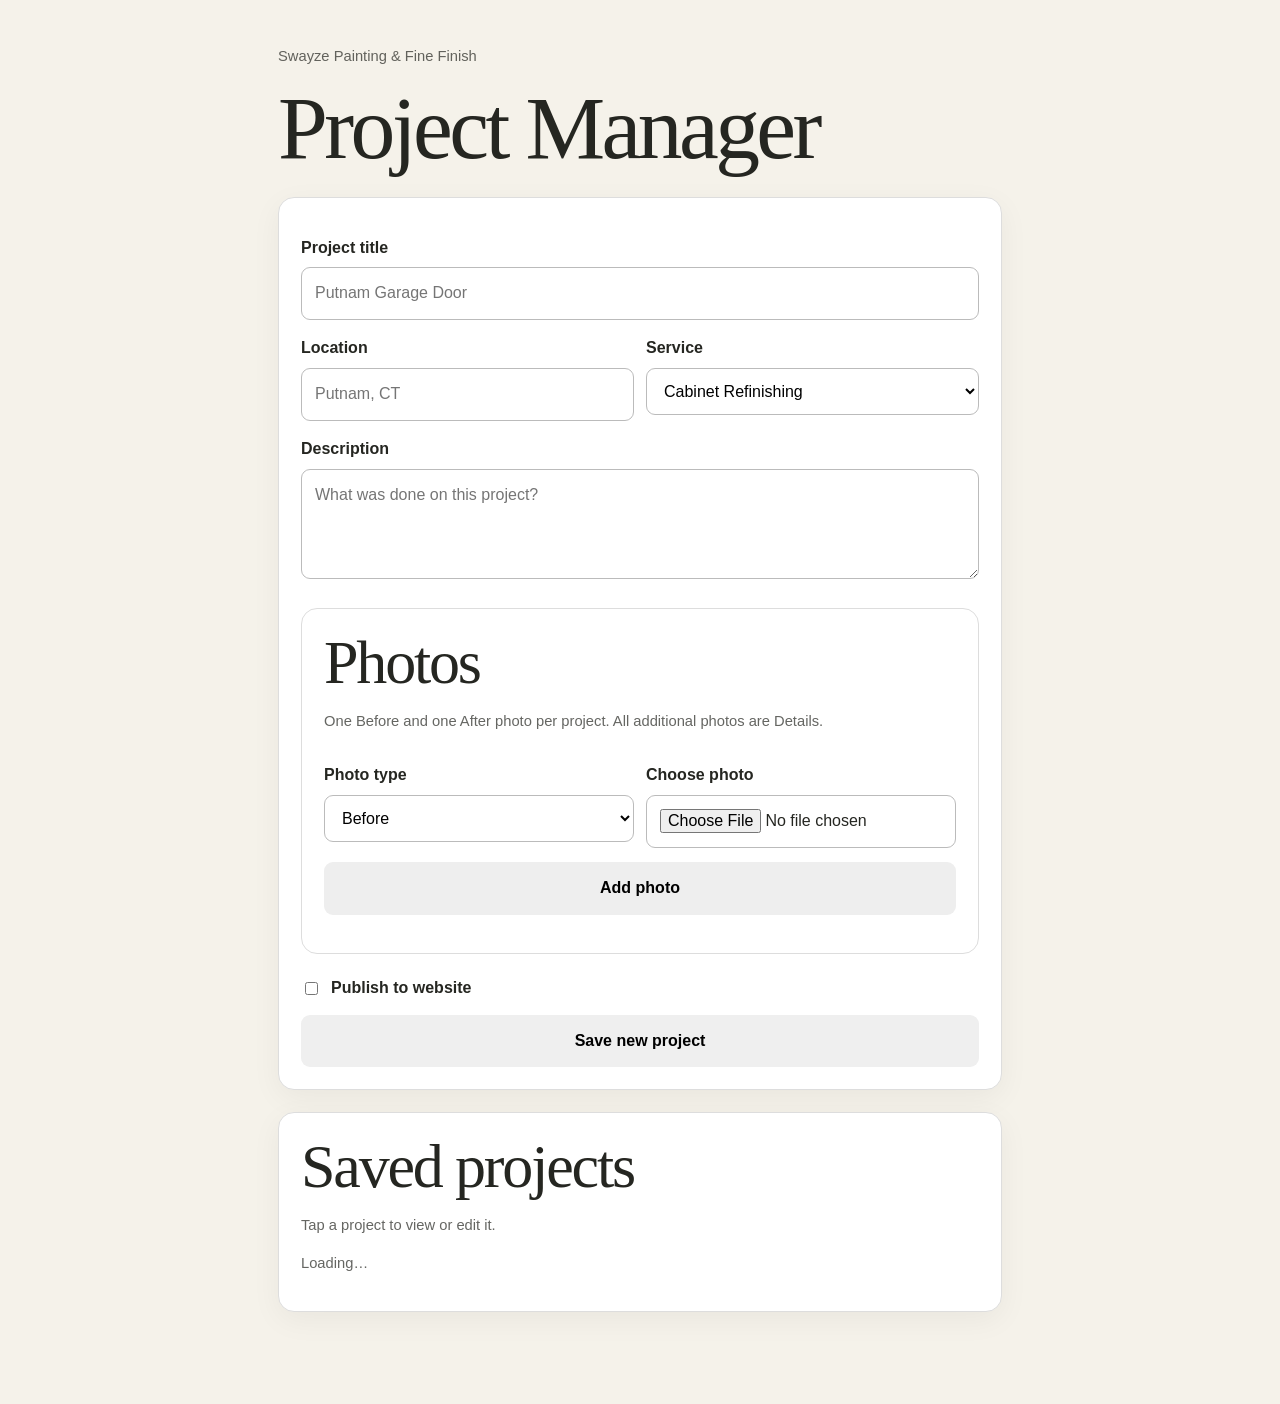
==== commit 353fc331: "Point project manager at protected admin APIs" ====
--- a/admin/index.html
+++ b/admin/index.html
@@ -1,10 +1,6 @@
 <!doctype html><html lang="en"><head><meta charset="utf-8"><meta name="viewport" content="width=device-width,initial-scale=1"><title>Project Manager | Swayze Painting</title><link rel="stylesheet" href="/assets/css/site.css"><style>
 .manager{max-width:760px;margin:auto;padding:30px 18px 70px}.card{background:#fff;border:1px solid #ddd;border-radius:16px;padding:22px;margin:22px 0;box-shadow:0 8px 30px rgba(0,0,0,.05)}label{display:block;font-weight:700;margin:16px 0 7px}input,select,textarea{width:100%;box-sizing:border-box;padding:13px;border:1px solid #bbb;border-radius:9px;font:inherit;background:#fff}textarea{min-height:110px}.grid{display:grid;grid-template-columns:1fr 1fr;gap:12px}.btn{width:100%;padding:14px;border:0;border-radius:9px;font:inherit;font-weight:700;cursor:pointer;margin-top:14px}.secondary{background:#eee}.danger{background:#8b2020;color:#fff}.status{display:none;margin-top:15px;padding:12px;border-radius:9px}.ok{display:block;background:#e7f4e8}.error{display:block;background:#f9e6e6}.photos{display:grid;grid-template-columns:repeat(2,1fr);gap:10px;margin-top:16px}.photo{position:relative;background:#eee;border-radius:10px;overflow:hidden}.photo img{width:100%;height:150px;object-fit:cover;display:block}.photo select{border:0;border-radius:0}.photo button{position:absolute;right:6px;top:6px;border:0;border-radius:50%;width:32px;height:32px}.hint{opacity:.7;font-size:.92rem}.publish{display:flex;gap:10px;align-items:center;margin-top:18px}.publish input{width:auto}.publish label{margin:0}.project-card{display:grid;grid-template-columns:90px 1fr;gap:14px;padding:14px 0;border-top:1px solid #ddd;cursor:pointer}.project-card:first-child{border-top:0}.project-card img{width:90px;height:75px;object-fit:cover;border-radius:8px}.badge{font-size:.75rem;padding:3px 7px;border-radius:999px;background:#eee}.actions{display:grid;grid-template-columns:1fr 1fr;gap:10px}.editing{background:#f6f6f3;padding:8px 12px;border-radius:8px;display:none}@media(max-width:560px){.grid,.actions{grid-template-columns:1fr}.photos{grid-template-columns:1fr 1fr}}
 </style></head><body><main class="manager"><p class="hint">Swayze Painting &amp; Fine Finish</p><h1>Project Manager</h1><div id="editing" class="editing"></div><form id="projectForm" class="card"><label>Project title</label><input id="title" required placeholder="Putnam Garage Door"><div class="grid"><div><label>Location</label><input id="location" placeholder="Putnam, CT"></div><div><label>Service</label><select id="service"><option>Cabinet Refinishing</option><option>Interior Painting</option><option>Trim & Doors</option><option>Deck Refinishing</option><option>Specialty Finish</option><option>Other</option></select></div></div><label>Description</label><textarea id="description" placeholder="What was done on this project?"></textarea><div class="card" style="box-shadow:none"><h2>Photos</h2><p class="hint">One Before and one After photo per project. All additional photos are Details.</p><div class="grid"><div><label>Photo type</label><select id="role"><option value="before">Before</option><option value="after">After</option><option value="detail">Detail</option></select></div><div><label>Choose photo</label><input id="file" type="file" accept="image/jpeg,image/png,image/webp,image/avif"></div></div><button id="upload" class="btn secondary" type="button">Add photo</button><div id="uploadStatus" class="status"></div><div id="photos" class="photos"></div></div><div class="publish"><input id="published" type="checkbox"><label for="published">Publish to website</label></div><button id="saveButton" class="btn" type="submit">Save new project</button><div id="editActions" class="actions" style="display:none"><button id="cancel" class="btn secondary" type="button">Cancel editing</button><button id="delete" class="btn danger" type="button">Delete project</button></div><div id="saveStatus" class="status"></div></form><section class="card"><h2>Saved projects</h2><p class="hint">Tap a project to view or edit it.</p><div id="projectList"><p class="hint">Loading…</p></div></section></main><script>
-let photos=[],projects=[],editingId=null;const $=id=>document.getElementById(id);function esc(v){const d=document.createElement('div');d.textContent=v||'';return d.innerHTML}function slug(v){return(v||'project').toLowerCase().trim().replace(/[^a-z0-9]+/g,'-').replace(/^-+|-+$/g,'')||'project'}function mediaUrl(k){return'/api/media/file/'+k.split('/').map(encodeURIComponent).join('/')}function show(id,msg,type){const e=$(id);e.textContent=msg;e.className='status '+type;e.style.display='block'}function used(role,except=-1){return photos.some((p,i)=>i!==except&&p.role===role)}
-function syncRolePicker(){const r=$('role');[...r.options].forEach(o=>{o.disabled=(o.value==='before'||o.value==='after')&&used(o.value)});if(r.selectedOptions[0]?.disabled)r.value='detail'}
-function renderPhotos(){$('photos').innerHTML=photos.map((p,i)=>`<div class="photo"><img src="${mediaUrl(p.key)}"><button type="button" data-remove="${i}">×</button><select data-role="${i}"><option value="before" ${p.role==='before'?'selected':''} ${used('before',i)?'disabled':''}>Before</option><option value="after" ${p.role==='after'?'selected':''} ${used('after',i)?'disabled':''}>After</option><option value="detail" ${p.role==='detail'?'selected':''}>Detail</option></select></div>`).join('');document.querySelectorAll('[data-remove]').forEach(b=>b.onclick=()=>{photos.splice(+b.dataset.remove,1);renderPhotos()});document.querySelectorAll('[data-role]').forEach(s=>s.onchange=()=>{const i=+s.dataset.role,newRole=s.value;if((newRole==='before'||newRole==='after')&&used(newRole,i)){s.value=photos[i].role;return}photos[i].role=newRole;renderPhotos()});syncRolePicker()}
-$('upload').onclick=async()=>{const f=$('file').files[0],role=$('role').value;if(!f)return show('uploadStatus','Choose a photo first.','error');if((role==='before'||role==='after')&&used(role))return show('uploadStatus',`This project already has an ${role==='after'?'After':'Before'} photo.`,'error');const fd=new FormData();fd.append('file',f);fd.append('project',slug($('title').value));fd.append('role',role);$('upload').disabled=true;show('uploadStatus','Uploading…','');try{const r=await fetch('/api/media/upload',{method:'POST',body:fd}),j=await r.json();if(!r.ok||!j.ok)throw Error(j.error||'Upload failed.');photos.push({key:j.key,role});$('file').value='';renderPhotos();show('uploadStatus','Photo added.','ok')}catch(e){show('uploadStatus',e.message,'error')}finally{$('upload').disabled=false}}
-function data(){return{id:editingId,title:$('title').value,location:$('location').value,service:$('service').value,description:$('description').value,published:$('published').checked,photos}}$('projectForm').onsubmit=async e=>{e.preventDefault();show('saveStatus','Saving…','');try{const r=await fetch('/api/projects',{method:editingId?'PUT':'POST',headers:{'content-type':'application/json'},body:JSON.stringify(data())}),j=await r.json();if(!r.ok||!j.ok)throw Error(j.error||'Save failed.');show('saveStatus','Project saved.','ok');reset();await load()}catch(err){show('saveStatus',err.message,'error')}};
-function edit(id){const p=projects.find(x=>x.id===id);if(!p)return;editingId=p.id;$('title').value=p.title;$('location').value=p.location;$('service').value=p.service;$('description').value=p.description;$('published').checked=p.published;photos=p.photos.map(x=>({...x}));renderPhotos();$('saveButton').textContent='Save changes';$('editActions').style.display='grid';$('editing').style.display='block';$('editing').textContent='Editing: '+p.title;window.scrollTo({top:0,behavior:'smooth'})}function reset(){editingId=null;photos=[];renderPhotos();$('projectForm').reset();syncRolePicker();$('saveButton').textContent='Save new project';$('editActions').style.display='none';$('editing').style.display='none'}$('cancel').onclick=reset;$('delete').onclick=async()=>{const p=projects.find(x=>x.id===editingId);if(!p||!confirm(`Delete “${p.title}”? This removes the project record. Its uploaded image files will be left in storage for safety.`))return;const r=await fetch('/api/projects',{method:'DELETE',headers:{'content-type':'application/json'},body:JSON.stringify({id:editingId})}),j=await r.json();if(!r.ok||!j.ok)return show('saveStatus',j.error||'Delete failed.','error');reset();await load()};async function load(){try{const r=await fetch('/api/projects'),j=await r.json();if(!j.ok)throw Error();projects=j.projects;$('projectList').innerHTML=projects.length?projects.map(p=>`<article class="project-card" data-id="${p.id}">${p.photos[0]?`<img src="${mediaUrl(p.photos[0].key)}">`:'<div></div>'}<div><strong>${esc(p.title)}</strong> <span class="badge">${p.published?'Published':'Draft'}</span><br><span class="hint">${esc(p.location)} · ${esc(p.service)}<br>${p.photos.length} photo${p.photos.length===1?'':'s'}</span></div></article>`).join(''):'<p class="hint">No saved projects yet.</p>';document.querySelectorAll('[data-id]').forEach(e=>e.onclick=()=>edit(e.dataset.id))}catch{$('projectList').innerHTML='<p class="hint">Could not load projects.</p>'}}load();
+const PROJECTS_API='/api/admin/projects',UPLOAD_API='/api/admin/media/upload';let photos=[],projects=[],editingId=null;const $=id=>document.getElementById(id);function esc(v){const d=document.createElement('div');d.textContent=v||'';return d.innerHTML}function slug(v){return(v||'project').toLowerCase().trim().replace(/[^a-z0-9]+/g,'-').replace(/^-+|-+$/g,'')||'project'}function mediaUrl(k){return'/api/media/file/'+k.split('/').map(encodeURIComponent).join('/')}function show(id,msg,type){const e=$(id);e.textContent=msg;e.className='status '+type;e.style.display='block'}function used(role,except=-1){return photos.some((p,i)=>i!==except&&p.role===role)}function syncRolePicker(){const r=$('role');[...r.options].forEach(o=>{o.disabled=(o.value==='before'||o.value==='after')&&used(o.value)});if(r.selectedOptions[0]?.disabled)r.value='detail'}function renderPhotos(){$('photos').innerHTML=photos.map((p,i)=>`<div class="photo"><img src="${mediaUrl(p.key)}"><button type="button" data-remove="${i}">×</button><select data-role="${i}"><option value="before" ${p.role==='before'?'selected':''} ${used('before',i)?'disabled':''}>Before</option><option value="after" ${p.role==='after'?'selected':''} ${used('after',i)?'disabled':''}>After</option><option value="detail" ${p.role==='detail'?'selected':''}>Detail</option></select></div>`).join('');document.querySelectorAll('[data-remove]').forEach(b=>b.onclick=()=>{photos.splice(+b.dataset.remove,1);renderPhotos()});document.querySelectorAll('[data-role]').forEach(s=>s.onchange=()=>{const i=+s.dataset.role,newRole=s.value;if((newRole==='before'||newRole==='after')&&used(newRole,i)){s.value=photos[i].role;return}photos[i].role=newRole;renderPhotos()});syncRolePicker()}
+$('upload').onclick=async()=>{const f=$('file').files[0],role=$('role').value;if(!f)return show('uploadStatus','Choose a photo first.','error');if((role==='before'||role==='after')&&used(role))return show('uploadStatus',`This project already has an ${role==='after'?'After':'Before'} photo.`,'error');const fd=new FormData();fd.append('file',f);fd.append('project',slug($('title').value));fd.append('role',role);$('upload').disabled=true;show('uploadStatus','Uploading…','');try{const r=await fetch(UPLOAD_API,{method:'POST',body:fd}),j=await r.json();if(!r.ok||!j.ok)throw Error(j.error||'Upload failed.');photos.push({key:j.key,role});$('file').value='';renderPhotos();show('uploadStatus','Photo added.','ok')}catch(e){show('uploadStatus',e.message,'error')}finally{$('upload').disabled=false}}function data(){return{id:editingId,title:$('title').value,location:$('location').value,service:$('service').value,description:$('description').value,published:$('published').checked,photos}}$('projectForm').onsubmit=async e=>{e.preventDefault();show('saveStatus','Saving…','');try{const r=await fetch(PROJECTS_API,{method:editingId?'PUT':'POST',headers:{'content-type':'application/json'},body:JSON.stringify(data())}),j=await r.json();if(!r.ok||!j.ok)throw Error(j.error||'Save failed.');show('saveStatus','Project saved.','ok');reset();await load()}catch(err){show('saveStatus',err.message,'error')}};function edit(id){const p=projects.find(x=>x.id===id);if(!p)return;editingId=p.id;$('title').value=p.title;$('location').value=p.location;$('service').value=p.service;$('description').value=p.description;$('published').checked=p.published;photos=p.photos.map(x=>({...x}));renderPhotos();$('saveButton').textContent='Save changes';$('editActions').style.display='grid';$('editing').style.display='block';$('editing').textContent='Editing: '+p.title;window.scrollTo({top:0,behavior:'smooth'})}function reset(){editingId=null;photos=[];renderPhotos();$('projectForm').reset();syncRolePicker();$('saveButton').textContent='Save new project';$('editActions').style.display='none';$('editing').style.display='none'}$('cancel').onclick=reset;$('delete').onclick=async()=>{const p=projects.find(x=>x.id===editingId);if(!p||!confirm(`Delete “${p.title}”? This removes the project record. Its uploaded image files will be left in storage for safety.`))return;const r=await fetch(PROJECTS_API,{method:'DELETE',headers:{'content-type':'application/json'},body:JSON.stringify({id:editingId})}),j=await r.json();if(!r.ok||!j.ok)return show('saveStatus',j.error||'Delete failed.','error');reset();await load()};async function load(){try{const r=await fetch(PROJECTS_API),j=await r.json();if(!j.ok)throw Error();projects=j.projects;$('projectList').innerHTML=projects.length?projects.map(p=>`<article class="project-card" data-id="${p.id}">${p.photos[0]?`<img src="${mediaUrl(p.photos[0].key)}">`:'<div></div>'}<div><strong>${esc(p.title)}</strong> <span class="badge">${p.published?'Published':'Draft'}</span><br><span class="hint">${esc(p.location)} · ${esc(p.service)}<br>${p.photos.length} photo${p.photos.length===1?'':'s'}</span></div></article>`).join(''):'<p class="hint">No saved projects yet.</p>';document.querySelectorAll('[data-id]').forEach(e=>e.onclick=()=>edit(e.dataset.id))}catch{$('projectList').innerHTML='<p class="hint">Could not load projects.</p>'}}load();
 </script></body></html>
--- a/assets/css/site.css
+++ b/assets/css/site.css
@@ -1 +1 @@
-:root{--ink:#252621;--paper:#f5f2ea;--white:#fff;--olive:#73765b;--olive-dark:#555941;--line:#d8d3c8;--muted:#6e6d66;--max:1180px}*{box-sizing:border-box}html{scroll-behavior:smooth}body{margin:0;background:var(--paper);color:var(--ink);font-family:Arial,Helvetica,sans-serif;line-height:1.55}a{color:inherit}.site-header{max-width:var(--max);margin:auto;padding:22px 28px;display:flex;align-items:center;gap:36px;border-bottom:1px solid var(--line)}.brand{text-decoration:none;display:flex;flex-direction:column;line-height:1}.brand strong{text-transform:uppercase;font-size:25px;letter-spacing:.06em}.brand span{font-size:10px;text-transform:uppercase;letter-spacing:.18em;margin-top:5px}.site-header nav{display:flex;gap:26px;margin-left:auto}.site-header nav a{text-decoration:none;font-size:14px}.button{display:inline-block;background:var(--olive-dark);color:#fff;text-decoration:none;padding:15px 22px;font-weight:700;font-size:14px;letter-spacing:.02em}.button-small{padding:11px 16px}.hero{max-width:var(--max);margin:auto;display:grid;grid-template-columns:1fr 1fr;min-height:650px;padding:64px 28px;gap:64px;align-items:center}.eyebrow{text-transform:uppercase;letter-spacing:.18em;font-size:11px;font-weight:800;color:var(--olive-dark)}h1,h2,h3{line-height:1.03;margin:0}h1{font-family:Georgia,serif;font-size:clamp(54px,7vw,92px);font-weight:500;letter-spacing:-.04em}h1 em{color:var(--olive);font-weight:400}.lead{font-size:19px;max-width:570px;color:var(--muted);margin:28px 0}.actions{display:flex;align-items:center;gap:24px}.text-link{font-weight:700;text-decoration:none;font-size:14px}.hero-art{height:530px;background:linear-gradient(145deg,#d9d4c8,#aaa996);display:flex;align-items:end;padding:24px;color:#fff;font-size:12px;text-transform:uppercase;letter-spacing:.15em}.section{max-width:var(--max);margin:auto;padding:90px 28px;border-top:1px solid var(--line)}h2{font-family:Georgia,serif;font-size:clamp(38px,5vw,62px);font-weight:500;letter-spacing:-.035em;max-width:760px}.service-grid{display:grid;grid-template-columns:repeat(4,1fr);margin-top:55px;border-top:1px solid var(--line);border-left:1px solid var(--line)}.service{padding:30px;border-right:1px solid var(--line);border-bottom:1px solid var(--line);min-height:270px}.service.featured{background:var(--olive-dark);color:#fff}.service span{font-size:11px;opacity:.6}.service h3{font-family:Georgia,serif;font-size:27px;font-weight:500;margin:55px 0 15px}.service p{font-size:14px;color:var(--muted)}.service.featured p{color:#e7e7df}.work>div:first-child,.area{display:grid;grid-template-columns:1.4fr 1fr;gap:60px}.section-note,.area>p{color:var(--muted);font-size:17px}.project-grid{margin-top:50px;min-height:220px}.project-grid:not(.populated){border:1px dashed #aaa69d;display:grid;place-items:center}.project-grid.populated{display:grid;grid-template-columns:repeat(2,1fr);gap:24px}.project-placeholder{color:var(--muted)}.project-card{background:#fff;overflow:hidden}.project-open{display:block;width:100%;padding:0;border:0;background:none;text-align:left;color:inherit;cursor:pointer;font:inherit}.project-open img{display:block;width:100%;height:360px;object-fit:cover}.project-copy{padding:22px}.project-copy small,.modal-head small{font-size:10px;text-transform:uppercase;letter-spacing:.14em;color:var(--olive-dark);font-weight:700}.project-copy h3{font-family:Georgia,serif;font-size:30px;font-weight:500;margin:8px 0 10px}.project-copy p{color:var(--muted);margin:0 0 12px}.before-after-label{display:inline-block;font-size:11px;font-weight:700;text-transform:uppercase;letter-spacing:.1em;border-top:1px solid var(--line);padding-top:10px}.project-modal{width:min(1000px,calc(100% - 30px));max-height:92vh;border:0;padding:0;background:var(--paper);color:var(--ink)}.project-modal::backdrop{background:rgba(20,20,18,.78)}.modal-close{position:sticky;float:right;top:12px;right:12px;z-index:3;width:42px;height:42px;border:0;background:var(--ink);color:#fff;font-size:28px;cursor:pointer}.modal-head{padding:50px 45px 30px}.modal-head h2{margin:8px 0 16px}.modal-head p{max-width:700px;color:var(--muted)}.modal-photos{padding:0 45px 45px;display:grid;grid-template-columns:repeat(2,1fr);gap:18px}.modal-photos figure{margin:0;background:#fff}.modal-photos img{display:block;width:100%;max-height:600px;object-fit:cover}.modal-photos figcaption{text-transform:capitalize;padding:9px 12px;font-size:11px;font-weight:700;letter-spacing:.1em}.review-grid{margin-top:45px}.review-grid blockquote{margin:0;max-width:720px;font-family:Georgia,serif;font-size:28px;line-height:1.45}.review-grid footer{font-family:Arial,sans-serif;font-size:12px;text-transform:uppercase;letter-spacing:.15em;margin-top:20px;color:var(--muted)}.cta{background:var(--ink);color:#fff;text-align:center;padding:100px 28px}.cta .eyebrow{color:#b8b99f}.cta h2{margin:0 auto 35px}.footer{max-width:var(--max);margin:auto;padding:45px 28px;display:flex;justify-content:space-between;font-size:13px}.footer p{color:var(--muted)}@media(max-width:800px){.site-header{gap:16px}.site-header nav{display:none}.site-header .button{margin-left:auto;font-size:11px}.hero{grid-template-columns:1fr;min-height:auto;padding-top:50px}.hero-art{height:400px}.service-grid{grid-template-columns:1fr 1fr}.work>div:first-child,.area{grid-template-columns:1fr;gap:25px}.project-grid.populated{grid-template-columns:1fr}.project-open img{height:420px}.footer{flex-direction:column;gap:20px}}@media(max-width:480px){.site-header{padding:16px}.brand strong{font-size:19px}.brand span{font-size:8px}.hero,.section{padding-left:20px;padding-right:20px}.hero{gap:35px}.hero-art{height:330px}.actions{align-items:flex-start;flex-direction:column}.service-grid{grid-template-columns:1fr}.service{min-height:auto}.service h3{margin-top:35px}.project-open img{height:290px}.modal-head{padding:45px 20px 22px}.modal-photos{padding:0 20px 25px;grid-template-columns:1fr}.footer{padding:35px 20px}}+:root{--ink:#252621;--paper:#f5f2ea;--white:#fff;--olive:#73765b;--olive-dark:#555941;--line:#d8d3c8;--muted:#6e6d66;--max:1180px}*{box-sizing:border-box}html{scroll-behavior:smooth}body{margin:0;background:var(--paper);color:var(--ink);font-family:Arial,Helvetica,sans-serif;line-height:1.55}a{color:inherit}.site-header{max-width:var(--max);margin:auto;padding:22px 28px;display:flex;align-items:center;gap:36px;border-bottom:1px solid var(--line)}.brand{text-decoration:none;display:flex;flex-direction:column;line-height:1}.brand strong{text-transform:uppercase;font-size:25px;letter-spacing:.06em}.brand span{font-size:10px;text-transform:uppercase;letter-spacing:.18em;margin-top:5px}.site-header nav{display:flex;gap:26px;margin-left:auto}.site-header nav a{text-decoration:none;font-size:14px}.button{display:inline-block;background:var(--olive-dark);color:#fff;text-decoration:none;padding:15px 22px;font-weight:700;font-size:14px;letter-spacing:.02em}.button-small{padding:11px 16px}.hero{max-width:var(--max);margin:auto;display:grid;grid-template-columns:1fr 1fr;min-height:650px;padding:64px 28px;gap:64px;align-items:center}.eyebrow{text-transform:uppercase;letter-spacing:.18em;font-size:11px;font-weight:800;color:var(--olive-dark)}h1,h2,h3{line-height:1.03;margin:0}h1{font-family:Georgia,serif;font-size:clamp(54px,7vw,92px);font-weight:500;letter-spacing:-.04em}h1 em{color:var(--olive);font-weight:400}.lead{font-size:19px;max-width:570px;color:var(--muted);margin:28px 0}.actions{display:flex;align-items:center;gap:24px}.text-link{font-weight:700;text-decoration:none;font-size:14px}.hero-art{height:530px;background:linear-gradient(145deg,#d9d4c8,#aaa996);display:flex;align-items:end;padding:24px;color:#fff;font-size:12px;text-transform:uppercase;letter-spacing:.15em}.section{max-width:var(--max);margin:auto;padding:90px 28px;border-top:1px solid var(--line)}h2{font-family:Georgia,serif;font-size:clamp(38px,5vw,62px);font-weight:500;letter-spacing:-.035em;max-width:760px}.service-grid{display:grid;grid-template-columns:repeat(4,1fr);margin-top:55px;border-top:1px solid var(--line);border-left:1px solid var(--line)}.service{padding:30px;border-right:1px solid var(--line);border-bottom:1px solid var(--line);min-height:270px}.service.featured{background:var(--olive-dark);color:#fff}.service span{font-size:11px;opacity:.6}.service h3{font-family:Georgia,serif;font-size:27px;font-weight:500;margin:55px 0 15px}.service p{font-size:14px;color:var(--muted)}.service.featured p{color:#e7e7df}.work>div:first-child,.area{display:grid;grid-template-columns:1.4fr 1fr;gap:60px}.section-note,.area>p{color:var(--muted);font-size:17px}.project-grid{margin-top:50px;min-height:220px}.project-grid:not(.populated){border:1px dashed #aaa69d;display:grid;place-items:center}.project-grid.populated{display:grid;grid-template-columns:repeat(2,1fr);gap:24px}.project-placeholder{color:var(--muted)}.project-card{background:#fff;overflow:hidden}.project-open{display:block;width:100%;padding:0;border:0;background:none;text-align:left;color:inherit;cursor:pointer;font:inherit}.single-cover{display:block;width:100%;height:360px;object-fit:cover}.comparison{display:grid;grid-template-columns:1fr 1fr;background:#111}.comparison figure{position:relative;margin:0;min-width:0}.comparison figure+figure{border-left:2px solid #fff}.comparison img{display:block;width:100%;height:360px;object-fit:cover}.comparison span{position:absolute;top:0;left:0;right:0;z-index:1;background:rgba(20,20,18,.78);color:#fff;text-align:center;text-transform:uppercase;letter-spacing:.18em;font-size:11px;font-weight:800;padding:10px}.project-copy{padding:22px}.project-copy small,.modal-head small{font-size:10px;text-transform:uppercase;letter-spacing:.14em;color:var(--olive-dark);font-weight:700}.project-copy h3{font-family:Georgia,serif;font-size:30px;font-weight:500;margin:8px 0 10px}.project-copy p{color:var(--muted);margin:0}.project-modal{width:min(1000px,calc(100% - 30px));max-height:92vh;border:0;padding:0;background:var(--paper);color:var(--ink)}.project-modal::backdrop{background:rgba(20,20,18,.78)}.modal-close{position:sticky;float:right;top:12px;right:12px;z-index:3;width:42px;height:42px;border:0;background:var(--ink);color:#fff;font-size:28px;cursor:pointer}.modal-head{padding:50px 45px 30px}.modal-head h2{margin:8px 0 16px}.modal-head p{max-width:700px;color:var(--muted)}.modal-photos{padding:0 45px 45px;display:grid;grid-template-columns:repeat(2,1fr);gap:18px}.modal-photos .comparison{grid-column:1/-1}.modal-photos .comparison img{height:min(55vw,520px)}.modal-photos .solo{margin:0;background:#fff}.modal-photos .solo img{display:block;width:100%;max-height:600px;object-fit:cover}.modal-photos figcaption{text-transform:capitalize;padding:9px 12px;font-size:11px;font-weight:700;letter-spacing:.1em}.review-grid{margin-top:45px}.review-grid blockquote{margin:0;max-width:720px;font-family:Georgia,serif;font-size:28px;line-height:1.45}.review-grid footer{font-family:Arial,sans-serif;font-size:12px;text-transform:uppercase;letter-spacing:.15em;margin-top:20px;color:var(--muted)}.cta{background:var(--ink);color:#fff;text-align:center;padding:100px 28px}.cta .eyebrow{color:#b8b99f}.cta h2{margin:0 auto 35px}.footer{max-width:var(--max);margin:auto;padding:45px 28px;display:flex;justify-content:space-between;font-size:13px}.footer p{color:var(--muted)}@media(max-width:800px){.site-header{gap:16px}.site-header nav{display:none}.site-header .button{margin-left:auto;font-size:11px}.hero{grid-template-columns:1fr;min-height:auto;padding-top:50px}.hero-art{height:400px}.service-grid{grid-template-columns:1fr 1fr}.work>div:first-child,.area{grid-template-columns:1fr;gap:25px}.project-grid.populated{grid-template-columns:1fr}.single-cover,.comparison img{height:420px}.footer{flex-direction:column;gap:20px}}@media(max-width:480px){.site-header{padding:16px}.brand strong{font-size:19px}.brand span{font-size:8px}.hero,.section{padding-left:20px;padding-right:20px}.hero{gap:35px}.hero-art{height:330px}.actions{align-items:flex-start;flex-direction:column}.service-grid{grid-template-columns:1fr}.service{min-height:auto}.service h3{margin-top:35px}.single-cover,.comparison img{height:250px}.comparison span{font-size:9px;padding:8px}.modal-head{padding:45px 20px 22px}.modal-photos{padding:0 20px 25px;grid-template-columns:1fr}.modal-photos .comparison{grid-column:1}.modal-photos .comparison img{height:260px}.footer{padding:35px 20px}}
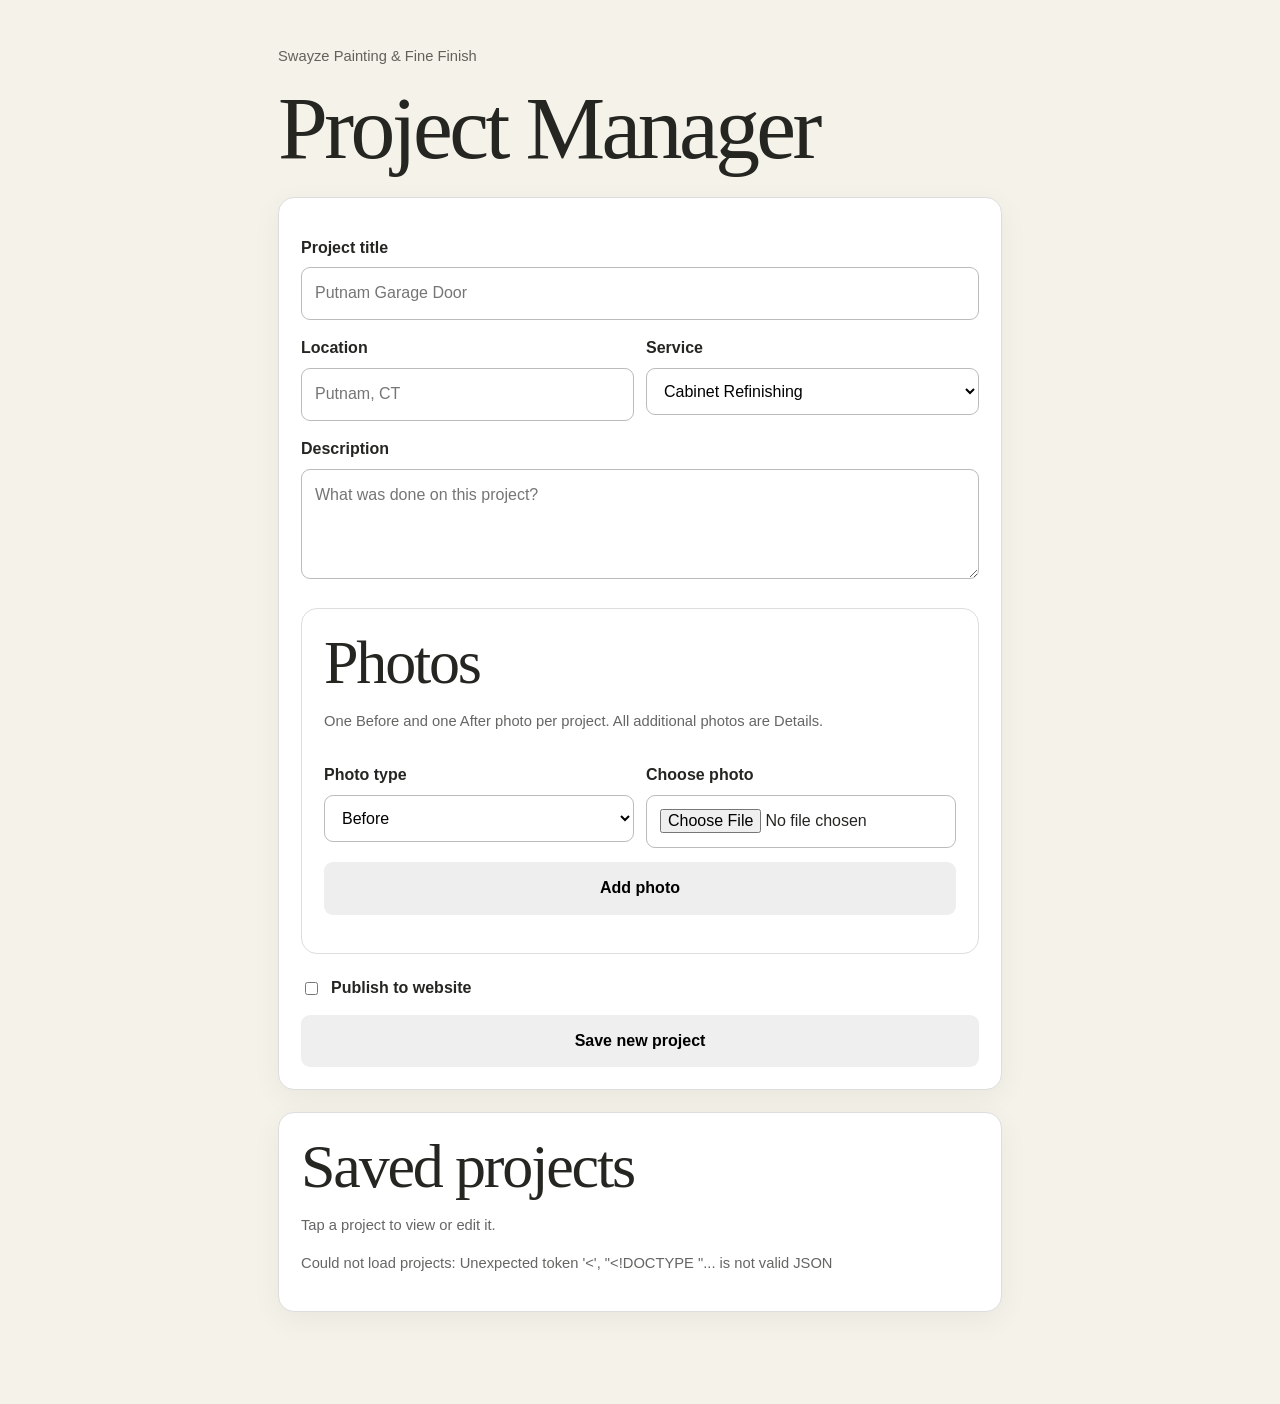
==== commit c9d68d71: "Fix project manager script loading" ====
--- a/admin/index.html
+++ b/admin/index.html
@@ -1,6 +1,59 @@
-<!doctype html><html lang="en"><head><meta charset="utf-8"><meta name="viewport" content="width=device-width,initial-scale=1"><title>Project Manager | Swayze Painting</title><link rel="stylesheet" href="/assets/css/site.css"><style>
-.manager{max-width:760px;margin:auto;padding:30px 18px 70px}.card{background:#fff;border:1px solid #ddd;border-radius:16px;padding:22px;margin:22px 0;box-shadow:0 8px 30px rgba(0,0,0,.05)}label{display:block;font-weight:700;margin:16px 0 7px}input,select,textarea{width:100%;box-sizing:border-box;padding:13px;border:1px solid #bbb;border-radius:9px;font:inherit;background:#fff}textarea{min-height:110px}.grid{display:grid;grid-template-columns:1fr 1fr;gap:12px}.btn{width:100%;padding:14px;border:0;border-radius:9px;font:inherit;font-weight:700;cursor:pointer;margin-top:14px}.secondary{background:#eee}.danger{background:#8b2020;color:#fff}.status{display:none;margin-top:15px;padding:12px;border-radius:9px}.ok{display:block;background:#e7f4e8}.error{display:block;background:#f9e6e6}.photos{display:grid;grid-template-columns:repeat(2,1fr);gap:10px;margin-top:16px}.photo{position:relative;background:#eee;border-radius:10px;overflow:hidden}.photo img{width:100%;height:150px;object-fit:cover;display:block}.photo select{border:0;border-radius:0}.photo button{position:absolute;right:6px;top:6px;border:0;border-radius:50%;width:32px;height:32px}.hint{opacity:.7;font-size:.92rem}.publish{display:flex;gap:10px;align-items:center;margin-top:18px}.publish input{width:auto}.publish label{margin:0}.project-card{display:grid;grid-template-columns:90px 1fr;gap:14px;padding:14px 0;border-top:1px solid #ddd;cursor:pointer}.project-card:first-child{border-top:0}.project-card img{width:90px;height:75px;object-fit:cover;border-radius:8px}.badge{font-size:.75rem;padding:3px 7px;border-radius:999px;background:#eee}.actions{display:grid;grid-template-columns:1fr 1fr;gap:10px}.editing{background:#f6f6f3;padding:8px 12px;border-radius:8px;display:none}@media(max-width:560px){.grid,.actions{grid-template-columns:1fr}.photos{grid-template-columns:1fr 1fr}}
-</style></head><body><main class="manager"><p class="hint">Swayze Painting &amp; Fine Finish</p><h1>Project Manager</h1><div id="editing" class="editing"></div><form id="projectForm" class="card"><label>Project title</label><input id="title" required placeholder="Putnam Garage Door"><div class="grid"><div><label>Location</label><input id="location" placeholder="Putnam, CT"></div><div><label>Service</label><select id="service"><option>Cabinet Refinishing</option><option>Interior Painting</option><option>Trim & Doors</option><option>Deck Refinishing</option><option>Specialty Finish</option><option>Other</option></select></div></div><label>Description</label><textarea id="description" placeholder="What was done on this project?"></textarea><div class="card" style="box-shadow:none"><h2>Photos</h2><p class="hint">One Before and one After photo per project. All additional photos are Details.</p><div class="grid"><div><label>Photo type</label><select id="role"><option value="before">Before</option><option value="after">After</option><option value="detail">Detail</option></select></div><div><label>Choose photo</label><input id="file" type="file" accept="image/jpeg,image/png,image/webp,image/avif"></div></div><button id="upload" class="btn secondary" type="button">Add photo</button><div id="uploadStatus" class="status"></div><div id="photos" class="photos"></div></div><div class="publish"><input id="published" type="checkbox"><label for="published">Publish to website</label></div><button id="saveButton" class="btn" type="submit">Save new project</button><div id="editActions" class="actions" style="display:none"><button id="cancel" class="btn secondary" type="button">Cancel editing</button><button id="delete" class="btn danger" type="button">Delete project</button></div><div id="saveStatus" class="status"></div></form><section class="card"><h2>Saved projects</h2><p class="hint">Tap a project to view or edit it.</p><div id="projectList"><p class="hint">Loading…</p></div></section></main><script>
-const PROJECTS_API='/api/admin/projects',UPLOAD_API='/api/admin/media/upload';let photos=[],projects=[],editingId=null;const $=id=>document.getElementById(id);function esc(v){const d=document.createElement('div');d.textContent=v||'';return d.innerHTML}function slug(v){return(v||'project').toLowerCase().trim().replace(/[^a-z0-9]+/g,'-').replace(/^-+|-+$/g,'')||'project'}function mediaUrl(k){return'/api/media/file/'+k.split('/').map(encodeURIComponent).join('/')}function show(id,msg,type){const e=$(id);e.textContent=msg;e.className='status '+type;e.style.display='block'}function used(role,except=-1){return photos.some((p,i)=>i!==except&&p.role===role)}function syncRolePicker(){const r=$('role');[...r.options].forEach(o=>{o.disabled=(o.value==='before'||o.value==='after')&&used(o.value)});if(r.selectedOptions[0]?.disabled)r.value='detail'}function renderPhotos(){$('photos').innerHTML=photos.map((p,i)=>`<div class="photo"><img src="${mediaUrl(p.key)}"><button type="button" data-remove="${i}">×</button><select data-role="${i}"><option value="before" ${p.role==='before'?'selected':''} ${used('before',i)?'disabled':''}>Before</option><option value="after" ${p.role==='after'?'selected':''} ${used('after',i)?'disabled':''}>After</option><option value="detail" ${p.role==='detail'?'selected':''}>Detail</option></select></div>`).join('');document.querySelectorAll('[data-remove]').forEach(b=>b.onclick=()=>{photos.splice(+b.dataset.remove,1);renderPhotos()});document.querySelectorAll('[data-role]').forEach(s=>s.onchange=()=>{const i=+s.dataset.role,newRole=s.value;if((newRole==='before'||newRole==='after')&&used(newRole,i)){s.value=photos[i].role;return}photos[i].role=newRole;renderPhotos()});syncRolePicker()}
-$('upload').onclick=async()=>{const f=$('file').files[0],role=$('role').value;if(!f)return show('uploadStatus','Choose a photo first.','error');if((role==='before'||role==='after')&&used(role))return show('uploadStatus',`This project already has an ${role==='after'?'After':'Before'} photo.`,'error');const fd=new FormData();fd.append('file',f);fd.append('project',slug($('title').value));fd.append('role',role);$('upload').disabled=true;show('uploadStatus','Uploading…','');try{const r=await fetch(UPLOAD_API,{method:'POST',body:fd}),j=await r.json();if(!r.ok||!j.ok)throw Error(j.error||'Upload failed.');photos.push({key:j.key,role});$('file').value='';renderPhotos();show('uploadStatus','Photo added.','ok')}catch(e){show('uploadStatus',e.message,'error')}finally{$('upload').disabled=false}}function data(){return{id:editingId,title:$('title').value,location:$('location').value,service:$('service').value,description:$('description').value,published:$('published').checked,photos}}$('projectForm').onsubmit=async e=>{e.preventDefault();show('saveStatus','Saving…','');try{const r=await fetch(PROJECTS_API,{method:editingId?'PUT':'POST',headers:{'content-type':'application/json'},body:JSON.stringify(data())}),j=await r.json();if(!r.ok||!j.ok)throw Error(j.error||'Save failed.');show('saveStatus','Project saved.','ok');reset();await load()}catch(err){show('saveStatus',err.message,'error')}};function edit(id){const p=projects.find(x=>x.id===id);if(!p)return;editingId=p.id;$('title').value=p.title;$('location').value=p.location;$('service').value=p.service;$('description').value=p.description;$('published').checked=p.published;photos=p.photos.map(x=>({...x}));renderPhotos();$('saveButton').textContent='Save changes';$('editActions').style.display='grid';$('editing').style.display='block';$('editing').textContent='Editing: '+p.title;window.scrollTo({top:0,behavior:'smooth'})}function reset(){editingId=null;photos=[];renderPhotos();$('projectForm').reset();syncRolePicker();$('saveButton').textContent='Save new project';$('editActions').style.display='none';$('editing').style.display='none'}$('cancel').onclick=reset;$('delete').onclick=async()=>{const p=projects.find(x=>x.id===editingId);if(!p||!confirm(`Delete “${p.title}”? This removes the project record. Its uploaded image files will be left in storage for safety.`))return;const r=await fetch(PROJECTS_API,{method:'DELETE',headers:{'content-type':'application/json'},body:JSON.stringify({id:editingId})}),j=await r.json();if(!r.ok||!j.ok)return show('saveStatus',j.error||'Delete failed.','error');reset();await load()};async function load(){try{const r=await fetch(PROJECTS_API),j=await r.json();if(!j.ok)throw Error();projects=j.projects;$('projectList').innerHTML=projects.length?projects.map(p=>`<article class="project-card" data-id="${p.id}">${p.photos[0]?`<img src="${mediaUrl(p.photos[0].key)}">`:'<div></div>'}<div><strong>${esc(p.title)}</strong> <span class="badge">${p.published?'Published':'Draft'}</span><br><span class="hint">${esc(p.location)} · ${esc(p.service)}<br>${p.photos.length} photo${p.photos.length===1?'':'s'}</span></div></article>`).join(''):'<p class="hint">No saved projects yet.</p>';document.querySelectorAll('[data-id]').forEach(e=>e.onclick=()=>edit(e.dataset.id))}catch{$('projectList').innerHTML='<p class="hint">Could not load projects.</p>'}}load();
-</script></body></html>+<!doctype html>
+<html lang="en">
+<head>
+  <meta charset="utf-8">
+  <meta name="viewport" content="width=device-width,initial-scale=1">
+  <title>Project Manager | Swayze Painting</title>
+  <link rel="stylesheet" href="/assets/css/site.css">
+  <style>
+    .manager{max-width:760px;margin:auto;padding:30px 18px 70px}.card{background:#fff;border:1px solid #ddd;border-radius:16px;padding:22px;margin:22px 0;box-shadow:0 8px 30px rgba(0,0,0,.05)}label{display:block;font-weight:700;margin:16px 0 7px}input,select,textarea{width:100%;box-sizing:border-box;padding:13px;border:1px solid #bbb;border-radius:9px;font:inherit;background:#fff}textarea{min-height:110px}.grid{display:grid;grid-template-columns:1fr 1fr;gap:12px}.btn{width:100%;padding:14px;border:0;border-radius:9px;font:inherit;font-weight:700;cursor:pointer;margin-top:14px}.secondary{background:#eee}.danger{background:#8b2020;color:#fff}.status{display:none;margin-top:15px;padding:12px;border-radius:9px}.ok{display:block;background:#e7f4e8}.error{display:block;background:#f9e6e6}.photos{display:grid;grid-template-columns:repeat(2,1fr);gap:10px;margin-top:16px}.photo{position:relative;background:#eee;border-radius:10px;overflow:hidden}.photo img{width:100%;height:150px;object-fit:cover;display:block}.photo select{border:0;border-radius:0}.photo button{position:absolute;right:6px;top:6px;border:0;border-radius:50%;width:32px;height:32px}.hint{opacity:.7;font-size:.92rem}.publish{display:flex;gap:10px;align-items:center;margin-top:18px}.publish input{width:auto}.publish label{margin:0}.project-card{display:grid;grid-template-columns:90px 1fr;gap:14px;padding:14px 0;border-top:1px solid #ddd;cursor:pointer}.project-card:first-child{border-top:0}.project-card img{width:90px;height:75px;object-fit:cover;border-radius:8px}.badge{font-size:.75rem;padding:3px 7px;border-radius:999px;background:#eee}.actions{display:grid;grid-template-columns:1fr 1fr;gap:10px}.editing{background:#f6f6f3;padding:8px 12px;border-radius:8px;display:none}@media(max-width:560px){.grid,.actions{grid-template-columns:1fr}.photos{grid-template-columns:1fr 1fr}}
+  </style>
+</head>
+<body>
+<main class="manager">
+  <p class="hint">Swayze Painting &amp; Fine Finish</p>
+  <h1>Project Manager</h1>
+  <div id="editing" class="editing"></div>
+
+  <form id="projectForm" class="card">
+    <label>Project title</label>
+    <input id="title" required placeholder="Putnam Garage Door">
+
+    <div class="grid">
+      <div><label>Location</label><input id="location" placeholder="Putnam, CT"></div>
+      <div><label>Service</label><select id="service"><option>Cabinet Refinishing</option><option>Interior Painting</option><option>Trim &amp; Doors</option><option>Deck Refinishing</option><option>Specialty Finish</option><option>Other</option></select></div>
+    </div>
+
+    <label>Description</label>
+    <textarea id="description" placeholder="What was done on this project?"></textarea>
+
+    <div class="card" style="box-shadow:none">
+      <h2>Photos</h2>
+      <p class="hint">One Before and one After photo per project. All additional photos are Details.</p>
+      <div class="grid">
+        <div><label>Photo type</label><select id="role"><option value="before">Before</option><option value="after">After</option><option value="detail">Detail</option></select></div>
+        <div><label>Choose photo</label><input id="file" type="file" accept="image/jpeg,image/png,image/webp,image/avif"></div>
+      </div>
+      <button id="upload" class="btn secondary" type="button">Add photo</button>
+      <div id="uploadStatus" class="status"></div>
+      <div id="photos" class="photos"></div>
+    </div>
+
+    <div class="publish"><input id="published" type="checkbox"><label for="published">Publish to website</label></div>
+    <button id="saveButton" class="btn" type="submit">Save new project</button>
+    <div id="editActions" class="actions" style="display:none">
+      <button id="cancel" class="btn secondary" type="button">Cancel editing</button>
+      <button id="delete" class="btn danger" type="button">Delete project</button>
+    </div>
+    <div id="saveStatus" class="status"></div>
+  </form>
+
+  <section class="card">
+    <h2>Saved projects</h2>
+    <p class="hint">Tap a project to view or edit it.</p>
+    <div id="projectList"><p class="hint">Loading…</p></div>
+  </section>
+</main>
+<script src="/assets/js/admin.js"></script>
+</body>
+</html>
